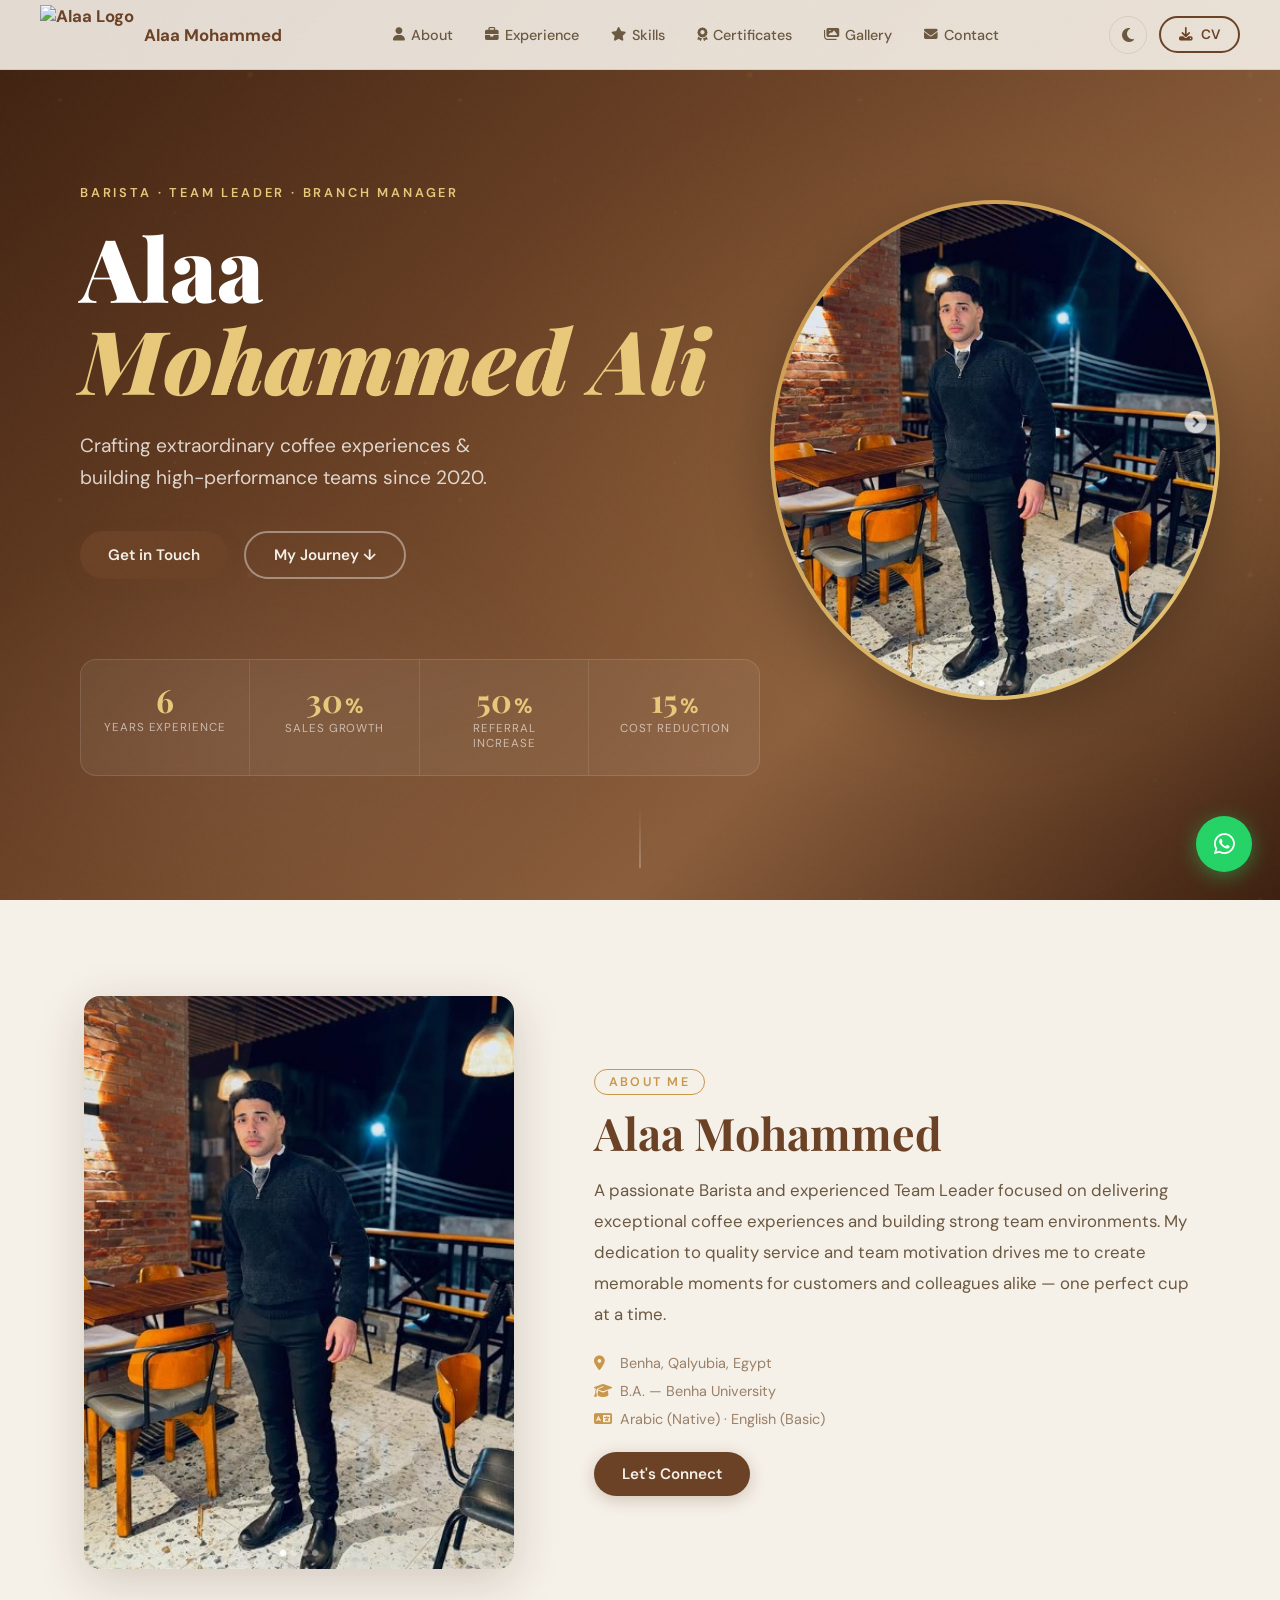
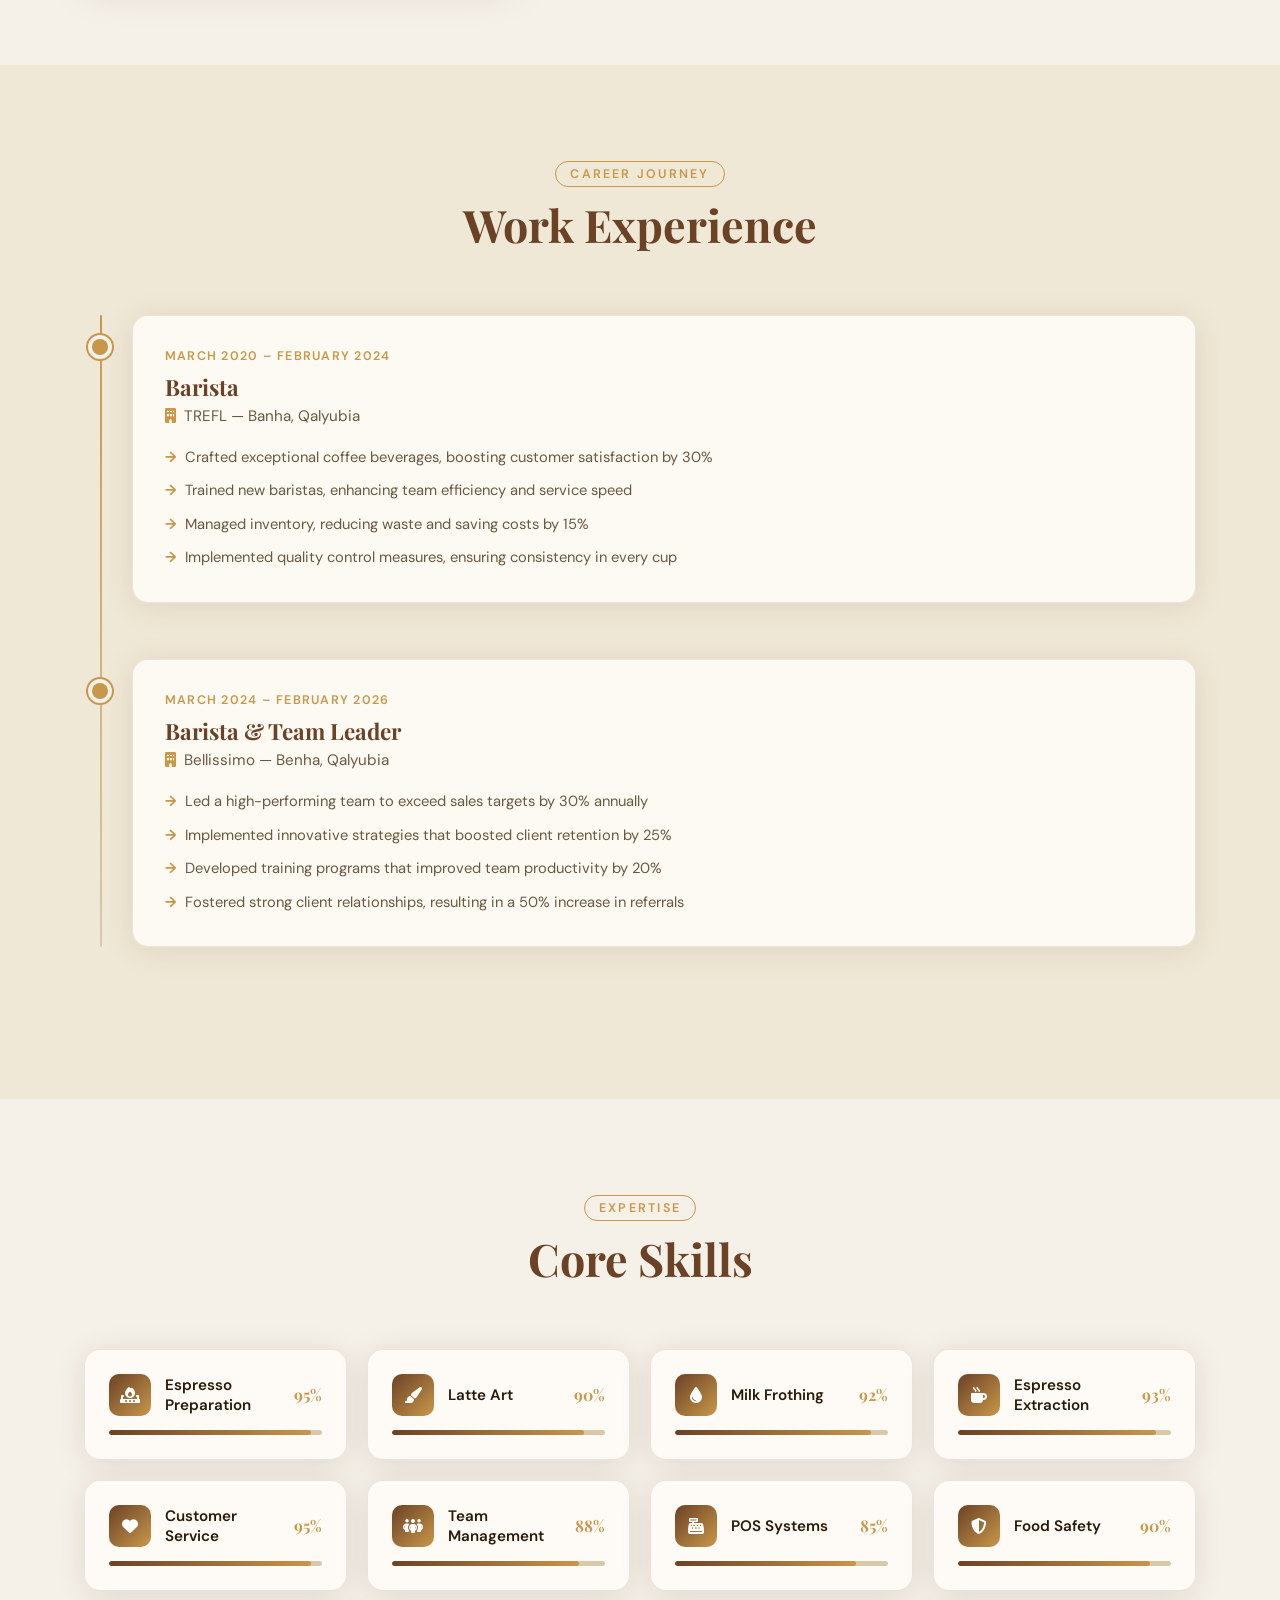
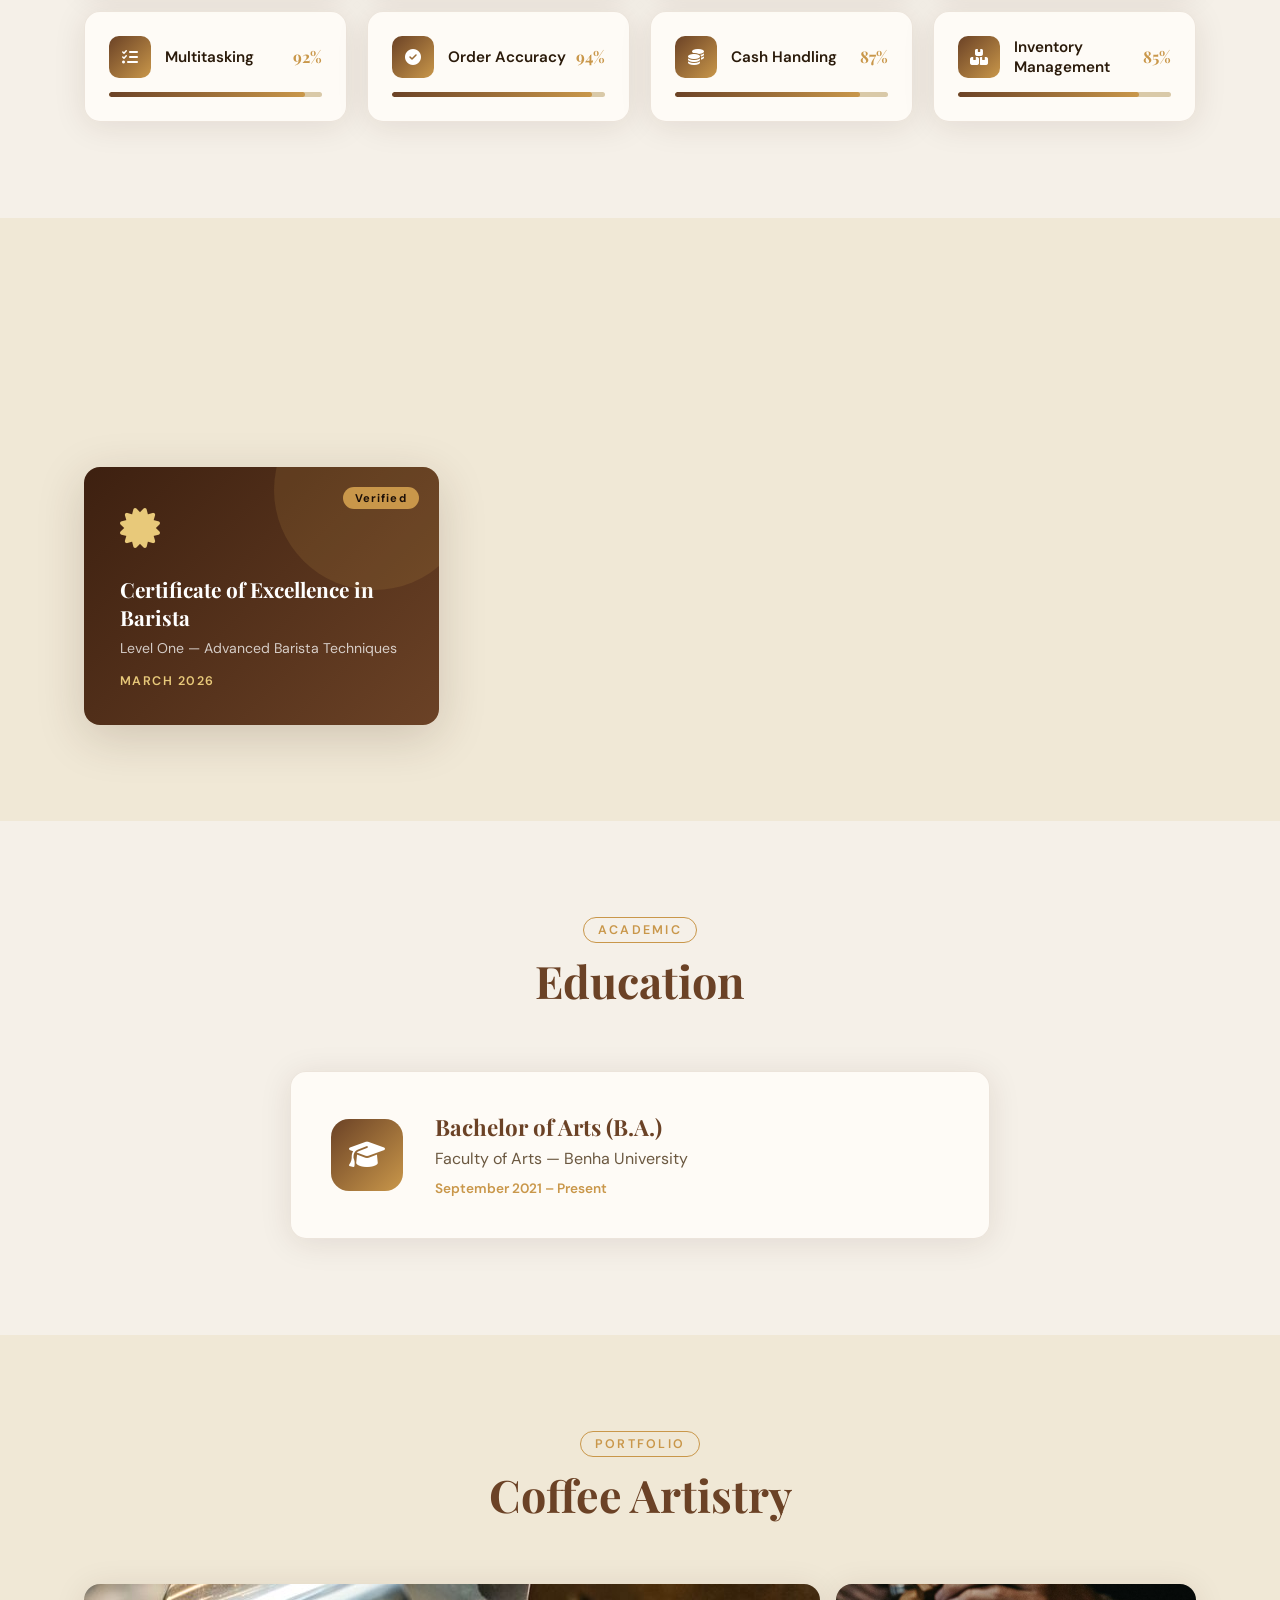
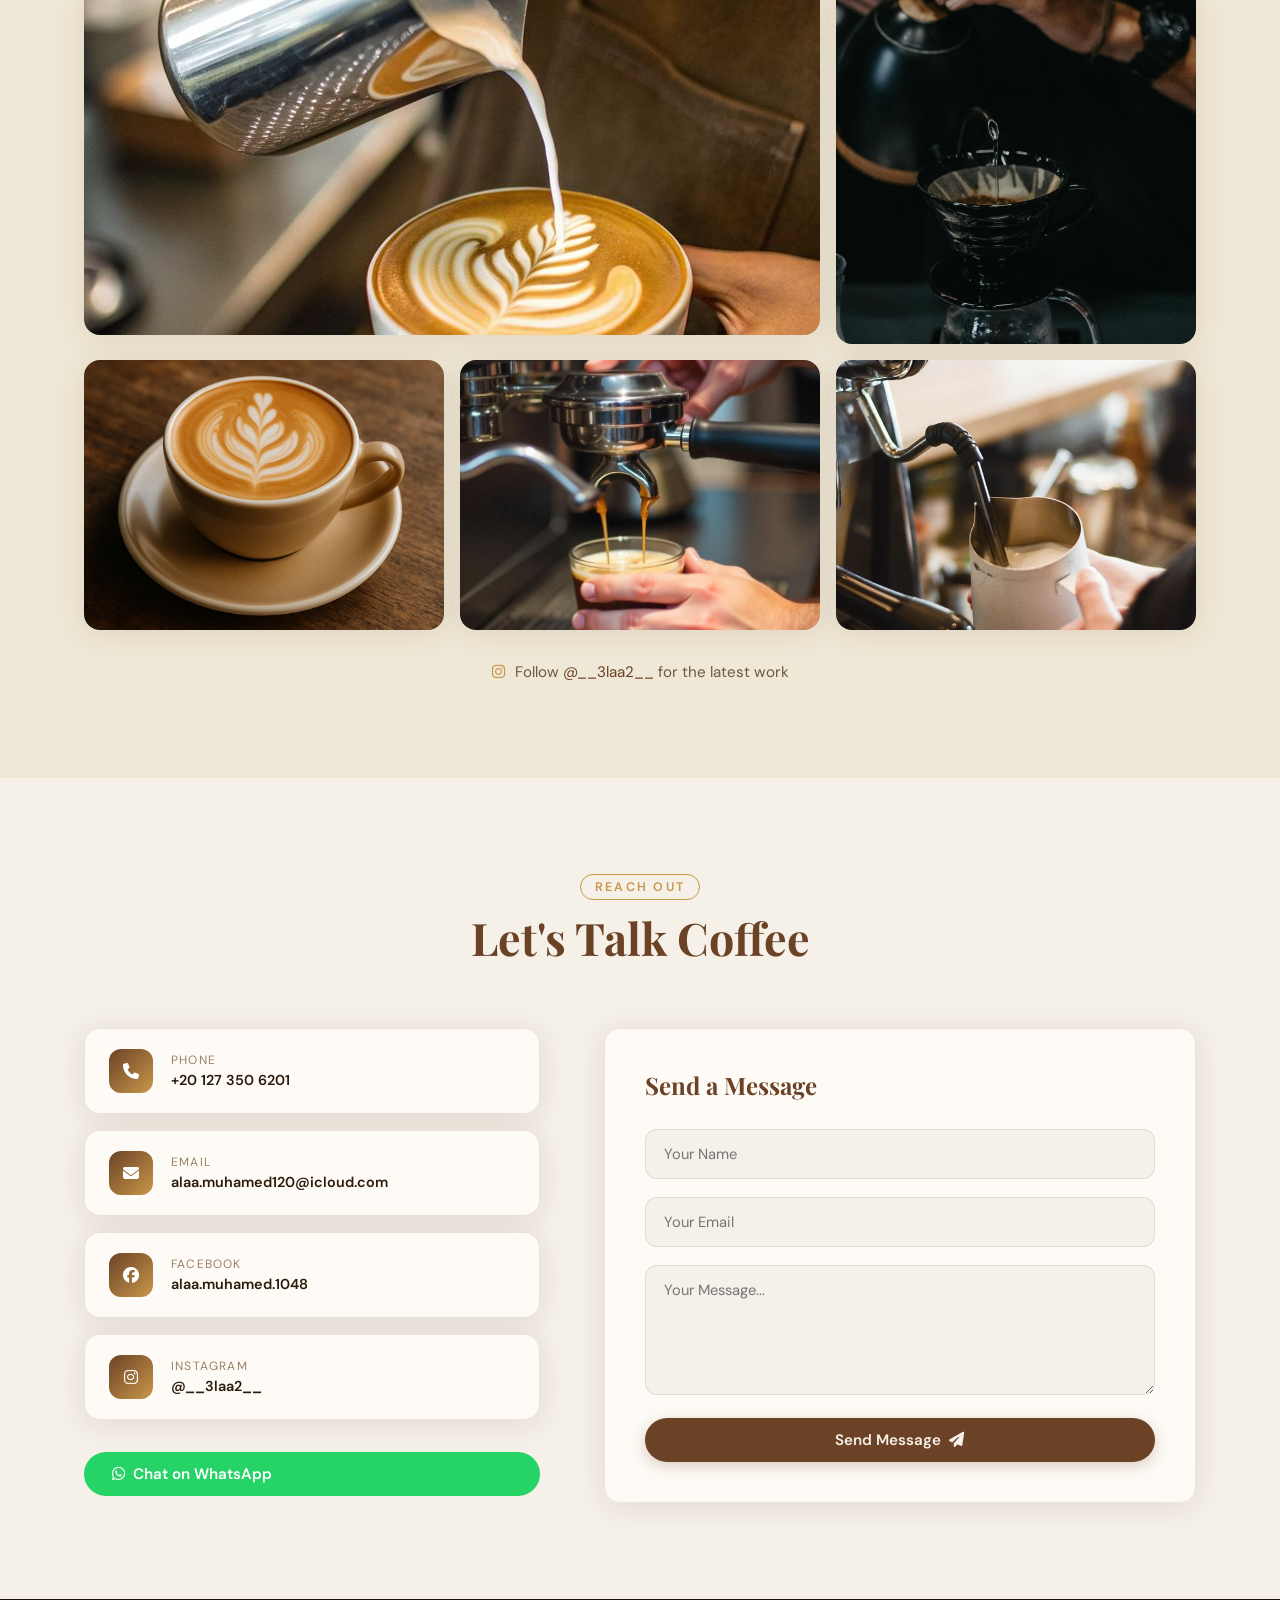
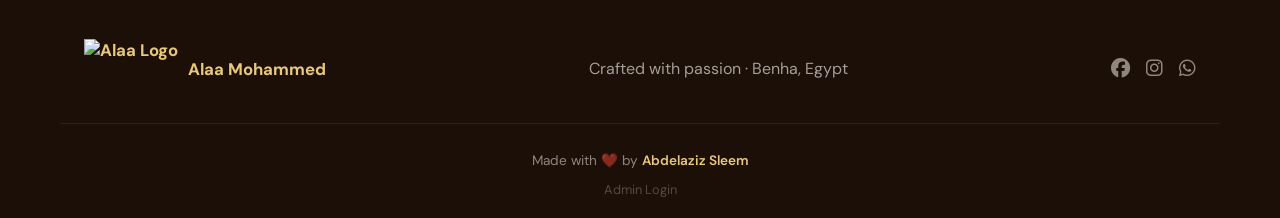
==== index.html @ 1fdcb31a "first commit" ====
<!DOCTYPE html>
<html lang="en" data-theme="light">

<head>
  <meta charset="UTF-8" />
  <meta name="viewport" content="width=device-width, initial-scale=1.0" />
  <title>Alaa Mohammed — Barista & Branch Manager</title>

  <!-- Meta Tags -->
  <meta name="description" content="Alaa Mohammed - Professional Barista & Branch Manager with 6 years of experience. Crafting extraordinary coffee experiences and building high-performance teams since 2020." />
  <meta name="keywords" content="Barista, Branch Manager, Coffee, Cafe, Latte Art, Espresso, Team Leader, Egypt, Benha" />
  <meta name="author" content="Alaa Mohammed" />
  <meta name="robots" content="index, follow" />
  <meta name="language" content="English" />

  <!-- Open Graph / Facebook -->
  <meta property="og:type" content="website" />
  <meta property="og:url" content="https://alaa-coffee-portfolio.netlify.app/" />
  <meta property="og:title" content="Alaa Mohammed — Barista & Branch Manager" />
  <meta property="og:description" content="Professional Barista & Branch Manager with 6 years of experience. Crafting extraordinary coffee experiences." />
  <meta property="og:image" content="https://alaa-coffee-portfolio.netlify.app/profile.jpg" />
  <meta property="og:image:width" content="1200" />
  <meta property="og:image:height" content="630" />
  <meta property="og:locale" content="en_US" />

  <!-- Twitter -->
  <meta property="twitter:card" content="summary_large_image" />
  <meta property="twitter:url" content="https://alaa-coffee-portfolio.netlify.app/" />
  <meta property="twitter:title" content="Alaa Mohammed — Barista & Branch Manager" />
  <meta property="twitter:description" content="Professional Barista & Branch Manager with 6 years of experience. Crafting extraordinary coffee experiences." />
  <meta property="twitter:image" content="https://alaa-coffee-portfolio.netlify.app/profile.jpg" />

  <!-- Favicons -->
  <link rel="apple-touch-icon" sizes="180x180" href="favicon_io/apple-touch-icon.png" />
  <link rel="icon" type="image/png" sizes="32x32" href="favicon_io/favicon-32x32.png" />
  <link rel="icon" type="image/png" sizes="16x16" href="favicon_io/favicon-16x16.png" />
  <link rel="manifest" href="favicon_io/site.webmanifest" />
  <link rel="shortcut icon" href="favicon_io/favicon.ico" />
  <meta name="theme-color" content="#6b4226" />
  <meta name="msapplication-TileColor" content="#6b4226" />

  <link rel="preconnect" href="https://fonts.googleapis.com" />
  <link href="https://fonts.googleapis.com/css2?family=Playfair+Display:ital,wght@0,400;0,700;0,900;1,400&family=DM+Sans:wght@300;400;500;600&display=swap" rel="stylesheet" />
  <link rel="stylesheet" href="https://cdnjs.cloudflare.com/ajax/libs/font-awesome/6.5.0/css/all.min.css" />
  <link rel="stylesheet" href="style.css" />
</head>

<body>

  <!-- NAV -->
  <nav class="nav" id="nav">
    <div class="nav-brand">
      <img src="logo.png" alt="Alaa Logo" class="nav-logo-img logo-light" />
      <img src="Logo-Dark.png" alt="Alaa Logo" class="nav-logo-img logo-dark" />
      <span class="nav-name">Alaa Mohammed</span>
    </div>
    <ul class="nav-links" id="navLinks">
      <li><a href="#about"><i class="fa-solid fa-user"></i> About</a></li>
      <li><a href="#experience"><i class="fa-solid fa-briefcase"></i> Experience</a></li>
      <li><a href="#skills"><i class="fa-solid fa-star"></i> Skills</a></li>
      <li><a href="#certificates"><i class="fa-solid fa-award"></i> Certificates</a></li>
      <li><a href="#gallery"><i class="fa-solid fa-images"></i> Gallery</a></li>
      <li><a href="#contact"><i class="fa-solid fa-envelope"></i> Contact</a></li>
    </ul>
    <div class="nav-actions">
      <button class="theme-toggle" id="themeToggle" title="Toggle dark mode">
        <i class="fa-solid fa-moon" id="themeIcon"></i>
      </button>
      <a href="alaa.pdf" download class="btn btn-outline btn-sm">
        <i class="fa-solid fa-download"></i> CV
      </a>
      <button class="hamburger" id="hamburger"><i class="fa-solid fa-bars"></i></button>
    </div>
  </nav>

  <!-- HERO -->
  <section class="hero" id="hero">
    <div class="hero-bg">
      <div class="hero-beans"></div>
    </div>
    
    <!-- Coffee Cup Animation -->
    <div class="hero-profile-circle">
      <img src="profile.jpg" alt="Alaa Mohammed" class="hero-profile-image" />
    </div>
    
    <div class="hero-content">
      <p class="hero-eyebrow reveal">Barista · Team Leader · Branch Manager</p>
      <h1 class="hero-name reveal">Alaa<br /><em>Mohammed Ali</em></h1>
      <p class="hero-tagline reveal">Crafting extraordinary coffee experiences &<br />building high-performance teams
        since 2020.</p>
      <div class="hero-actions reveal">
        <a href="#contact" class="btn btn-primary">Get in Touch</a>
        <a href="#experience" class="btn btn-ghost">My Journey ↓</a>
      </div>
    </div>
    <div class="hero-stats reveal">
      <div class="stat">
        <span class="stat-value"><span class="stat-num" data-target="6">0</span></span>
        <span class="stat-label">Years Experience</span>
      </div>
      <div class="stat">
        <span class="stat-value"><span class="stat-num" data-target="30">0</span><span class="stat-suffix">%</span></span>
        <span class="stat-label">Sales Growth</span>
      </div>
      <div class="stat">
        <span class="stat-value"><span class="stat-num" data-target="50">0</span><span class="stat-suffix">%</span></span>
        <span class="stat-label">Referral Increase</span>
      </div>
      <div class="stat">
        <span class="stat-value"><span class="stat-num" data-target="15">0</span><span class="stat-suffix">%</span></span>
        <span class="stat-label">Cost Reduction</span>
      </div>
    </div>
    <div class="hero-scroll">
      <span></span>
    </div>
  </section>

  <!-- ABOUT -->
  <section class="section about" id="about">
    <div class="container">
      <div class="about-grid">
        <div class="about-img-wrap reveal">
          <div class="about-img-frame">
            <img src="profile.jpg" alt="Alaa Mohammed" style="width:100%;height:100%;object-fit:cover;" />
        </div>
        </div>
        <div class="about-text reveal">
          <span class="section-label">About Me</span>
          <h2 class="section-title" id="aboutName">Alaa Mohammed</h2>
          <p class="about-bio" id="aboutBio">A passionate Barista and experienced Team Leader focused on delivering
            exceptional coffee experiences and building strong team environments. My dedication to quality service and
            team motivation drives me to create memorable moments for customers and colleagues alike — one perfect cup
            at a time.</p>
          <div class="about-meta">
            <div class="meta-item"><i class="fa-solid fa-location-dot"></i> Benha, Qalyubia, Egypt</div>
            <div class="meta-item"><i class="fa-solid fa-graduation-cap"></i> B.A. — Benha University</div>
            <div class="meta-item"><i class="fa-solid fa-language"></i> Arabic (Native) · English (Basic)</div>
          </div>
          <a href="#contact" class="btn btn-primary mt-4">Let's Connect</a>
        </div>
      </div>
    </div>
  </section>

  <!-- EXPERIENCE -->
  <section class="section experience" id="experience">
    <div class="container">
      <div class="section-header reveal">
        <span class="section-label">Career Journey</span>
        <h2 class="section-title">Work Experience</h2>
      </div>
      <div class="timeline" id="experienceTimeline">
        <!-- Injected by JS -->
      </div>
    </div>
  </section>

  <!-- SKILLS -->
  <section class="section skills" id="skills">
    <div class="container">
      <div class="section-header reveal">
        <span class="section-label">Expertise</span>
        <h2 class="section-title">Core Skills</h2>
      </div>
      <div class="skills-grid" id="skillsGrid">
        <!-- Injected by JS -->
      </div>
    </div>
  </section>

  <!-- CERTIFICATES -->
  <section class="section certificates" id="certificates">
    <div class="container">
      <div class="section-header reveal">
        <span class="section-label">Achievements</span>
        <h2 class="section-title">Certificates</h2>
      </div>
      <div class="cert-grid" id="certGrid">
        <!-- Injected by JS -->
      </div>
    </div>
  </section>

  <!-- EDUCATION -->
  <section class="section education" id="education">
    <div class="container">
      <div class="section-header reveal">
        <span class="section-label">Academic</span>
        <h2 class="section-title">Education</h2>
      </div>
      <div class="edu-card reveal">
        <div class="edu-icon"><i class="fa-solid fa-graduation-cap"></i></div>
        <div class="edu-info">
          <h3>Bachelor of Arts (B.A.)</h3>
          <p>Faculty of Arts — Benha University</p>
          <span>September 2021 – Present</span>
        </div>
      </div>
    </div>
  </section>

  <!-- GALLERY -->
  <section class="section gallery" id="gallery">
    <div class="container">
      <div class="section-header reveal">
        <span class="section-label">Portfolio</span>
        <h2 class="section-title">Coffee Artistry</h2>
      </div>
      <div class="gallery-grid reveal">
        <div class="gallery-item gi-wide" onclick="openLightbox('Images/Latte Art.jpg', 'Latte Art')">
          <img src="Images/Latte Art.jpg" alt="Latte Art" class="gallery-img" loading="lazy" />
          <div class="gallery-overlay">
            <i class="fa-solid fa-magnifying-glass-plus"></i>
            <span>Latte Art</span>
          </div>
        </div>
        <div class="gallery-item gi-tall" onclick="openLightbox('Images/Specialty Brew.jpg', 'Specialty Brew')">
          <img src="Images/Specialty Brew.jpg" alt="Specialty Brew" class="gallery-img" loading="lazy" />
          <div class="gallery-overlay">
            <i class="fa-solid fa-magnifying-glass-plus"></i>
            <span>Specialty Brew</span>
          </div>
        </div>
        <div class="gallery-item" onclick="openLightbox('Images/Cappuccino.jpg', 'Cappuccino')">
          <img src="Images/Cappuccino.jpg" alt="Cappuccino" class="gallery-img" loading="lazy" />
          <div class="gallery-overlay">
            <i class="fa-solid fa-magnifying-glass-plus"></i>
            <span>Cappuccino</span>
          </div>
        </div>
        <div class="gallery-item " onclick="openLightbox('Images/Espresso Pull.jpg', 'Espresso Pull')">
          <img src="Images/Espresso Pull.jpg" alt="Espresso Pull" class="gallery-img" loading="lazy" />
          <div class="gallery-overlay">
            <i class="fa-solid fa-magnifying-glass-plus"></i>
            <span>Espresso Pull</span>
          </div>
        </div>
        <div class="gallery-item" onclick="openLightbox('Images/Milk Frothing.jpg', 'Milk Frothing')">
          <img src="Images/Milk Frothing.jpg" alt="Milk Frothing" class="gallery-img" loading="lazy" />
          <div class="gallery-overlay">
            <i class="fa-solid fa-magnifying-glass-plus"></i>
            <span>Milk Frothing</span>
          </div>
        </div>
      </div>

      <!-- Lightbox -->
      <div id="lightbox" class="lightbox" onclick="closeLightbox()">
        <button class="lightbox-close" onclick="closeLightbox()">
          <i class="fa-solid fa-xmark"></i>
        </button>
        <img id="lightbox-img" src="" alt="" />
        <span id="lightbox-caption"></span>
      </div>
      <p class="gallery-note reveal"><i class="fa-brands fa-instagram"></i> Follow <a
          href="https://www.instagram.com/__3laa2__" target="_blank">@__3laa2__</a> for the latest work</p>
    </div>
  </section>

  <!-- CONTACT -->
  <section class="section contact" id="contact">
    <div class="container">
      <div class="section-header reveal">
        <span class="section-label">Reach Out</span>
        <h2 class="section-title">Let's Talk Coffee</h2>
      </div>
      <div class="contact-grid">
        <div class="contact-info reveal">
          <div class="contact-card" id="contactPhone">
            <div class="cc-icon"><i class="fa-solid fa-phone"></i></div>
            <div class="cc-text">
              <span>Phone</span>
              <a href="tel:+201273506201">+20 127 350 6201</a>
            </div>
          </div>
          <div class="contact-card" id="contactEmail">
            <div class="cc-icon"><i class="fa-solid fa-envelope"></i></div>
            <div class="cc-text">
              <span>Email</span>
              <a href="mailto:alaa.muhamed120@icloud.com">alaa.muhamed120@icloud.com</a>
            </div>
          </div>
          <div class="contact-card">
            <div class="cc-icon"><i class="fa-brands fa-facebook"></i></div>
            <div class="cc-text">
              <span>Facebook</span>
              <a href="https://facebook.com/alaa.muhamed.1048" target="_blank">alaa.muhamed.1048</a>
            </div>
          </div>
          <div class="contact-card">
            <div class="cc-icon"><i class="fa-brands fa-instagram"></i></div>
            <div class="cc-text">
              <span>Instagram</span>
              <a href="https://www.instagram.com/__3laa2__" target="_blank">@__3laa2__</a>
            </div>
          </div>
          <a href="https://wa.me/201273506201" target="_blank" class="btn btn-whatsapp">
            <i class="fa-brands fa-whatsapp"></i> Chat on WhatsApp
          </a>
        </div>
        <div class="contact-form-wrap reveal">
          <form class="contact-form" id="contactForm">
            <h3>Send a Message</h3>
            <div class="form-group">
              <input type="text" placeholder="Your Name" required />
            </div>
            <div class="form-group">
              <input type="email" placeholder="Your Email" required />
            </div>
            <div class="form-group">
              <textarea rows="5" placeholder="Your Message..." required></textarea>
            </div>
            <button type="submit" class="btn btn-primary w-full">Send Message <i
                class="fa-solid fa-paper-plane"></i></button>
          </form>
        </div>
      </div>
    </div>
  </section>

  <!-- FOOTER -->
  <footer class="footer">
    <div class="container footer-inner">
      <div class="footer-brand">
        <img src="logo.png" alt="Alaa Logo" class="nav-logo-img logo-light" />
        <img src="Logo-Dark.png" alt="Alaa Logo" class="nav-logo-img logo-dark" />
        <span>Alaa Mohammed</span>
      </div>
      <p>Crafted with passion · Benha, Egypt</p>
      <div class="footer-links">
        <a href="https://facebook.com/alaa.muhamed.1048" target="_blank"><i class="fa-brands fa-facebook"></i></a>
        <a href="https://www.instagram.com/__3laa2__" target="_blank"><i class="fa-brands fa-instagram"></i></a>
        <a href="https://wa.me/201273506201" target="_blank"><i class="fa-brands fa-whatsapp"></i></a>
      </div>
    </div>
    <div class="footer-credit">
      Made with ❤️ by <a href="https://abdelaziz-sleem.vercel.app/" target="_blank">Abdelaziz Sleem</a>
    </div>
    <div class="footer-admin">
      <a href="admin.html">Admin Login</a>
    </div>
  </footer>

  <!-- WHATSAPP FLOAT -->
  <a href="https://wa.me/201273506201" class="whatsapp-float" target="_blank" title="Chat on WhatsApp">
    <i class="fa-brands fa-whatsapp"></i>
  </a>

  <script src="data.js"></script>
  <script src="script.js"></script>
</body>

</html>
---- style.css ----
/* ============================================================
   ALAA PORTFOLIO — style.css
   Coffee-Luxury Theme: warm browns, cream, gold accents
   ============================================================ */

/* ---------- FONTS & RESET ---------- */
@import url('https://fonts.googleapis.com/css2?family=Playfair+Display:ital,wght@0,400;0,700;0,900;1,400&family=DM+Sans:wght@300;400;500;600&display=swap');

*, *::before, *::after { box-sizing: border-box; margin: 0; padding: 0; }
html { scroll-behavior: smooth; font-size: 16px; }

/* ---------- DESIGN TOKENS ---------- */
:root {
  --cream:    #f5f0e8;
  --cream2:   #ede5d4;
  --beige:    #d9c9a8;
  --brown-lt: #a07850;
  --brown:    #6b4226;
  --brown-dk: #3d2010;
  --espresso: #1c0f07;
  --gold:     #c9974a;
  --gold-lt:  #e8c97a;
  --white:    #fffdf8;
  --text:     #2a1a0a;
  --text-2:   #6b5840;
  --text-3:   #9a8068;
  --card-bg:  rgba(255,253,248,0.85);
  --nav-bg:   rgba(245,240,232,0.9);
  --section-alt: #f0e8d6;
  --border:   rgba(107,66,38,0.12);
  --shadow:   0 4px 32px rgba(61,32,16,0.10);
  --shadow-lg:0 12px 48px rgba(61,32,16,0.18);
  --radius:   16px;
  --transition: 0.35s cubic-bezier(0.4,0,0.2,1);
}

[data-theme="dark"] {
  --cream:    #1a0f08;
  --cream2:   #221408;
  --beige:    #2e1e10;
  --brown-lt: #c9974a;
  --brown:    #e8c97a;
  --brown-dk: #f5e0b0;
  --espresso: #fffdf8;
  --gold:     #e8c97a;
  --gold-lt:  #f5e8b0;
  --white:    #1a0f08;
  --text:     #f5e8d8;
  --text-2:   #c9b090;
  --text-3:   #9a8068;
  --card-bg:  rgba(30,16,8,0.9);
  --nav-bg:   rgba(26,15,8,0.95);
  --section-alt: #130a04;
  --border:   rgba(201,151,74,0.15);
  --shadow:   0 4px 32px rgba(0,0,0,0.4);
  --shadow-lg:0 12px 48px rgba(0,0,0,0.5);
}

body {
  font-family: 'DM Sans', sans-serif;
  background: var(--cream);
  color: var(--text);
  overflow-x: hidden;
  transition: background var(--transition), color var(--transition);
}

/* Grain texture overlay */
body::before {
  content: '';
  position: fixed;
  inset: 0;
  background-image: url("data:image/svg+xml,%3Csvg viewBox='0 0 256 256' xmlns='http://www.w3.org/2000/svg'%3E%3Cfilter id='noise'%3E%3CfeTurbulence type='fractalNoise' baseFrequency='0.9' numOctaves='4' stitchTiles='stitch'/%3E%3C/filter%3E%3Crect width='100%25' height='100%25' filter='url(%23noise)' opacity='0.035'/%3E%3C/svg%3E");
  pointer-events: none;
  z-index: 1000;
  opacity: 0.4;
}

a { color: var(--brown); text-decoration: none; transition: color var(--transition); }
a:hover { color: var(--gold); }
img { max-width: 100%; display: block; }

/* ---------- UTILITIES ---------- */
.container { max-width: 1160px; margin: 0 auto; padding: 0 24px; }
.section { padding: 96px 0; }
.section:nth-child(even) { background: var(--section-alt); }
.section-header { text-align: center; margin-bottom: 64px; }
.section-label {
  display: inline-block;
  font-size: 0.78rem;
  font-weight: 600;
  letter-spacing: 0.18em;
  text-transform: uppercase;
  color: var(--gold);
  margin-bottom: 12px;
  border: 1px solid var(--gold);
  padding: 4px 14px;
  border-radius: 100px;
}
.section-title {
  font-family: 'Playfair Display', serif;
  font-size: clamp(2rem, 4vw, 2.8rem);
  font-weight: 700;
  color: var(--brown);
  line-height: 1.15;
}
.section-title em { font-style: italic; color: var(--gold); }
.mt-4 { margin-top: 1.5rem; }

/* BUTTONS */
.btn {
  display: inline-flex;
  align-items: center;
  gap: 8px;
  padding: 12px 28px;
  border-radius: 100px;
  font-family: 'DM Sans', sans-serif;
  font-size: 0.95rem;
  font-weight: 600;
  cursor: pointer;
  border: none;
  transition: all var(--transition);
  text-decoration: none;
}
.btn-primary {
  background: var(--brown);
  color: var(--cream);
  box-shadow: 0 4px 16px rgba(107,66,38,0.25);
}
.btn-primary:hover { background: var(--gold); color: var(--espresso); box-shadow: 0 8px 24px rgba(201,151,74,0.35); transform: translateY(-2px); color: var(--espresso); }
.btn-outline { border: 2px solid var(--brown); color: var(--brown); background: transparent; }
.btn-outline:hover { background: var(--brown); color: var(--cream); }
.btn-ghost { background: transparent; color: var(--cream); border: 2px solid rgba(255,255,255,0.4); }
.btn-ghost:hover { background: rgba(255,255,255,0.15); color: #fff; }
[data-theme="dark"] .btn-ghost { color: #fff; border-color: rgba(255,255,255,0.5); }
[data-theme="dark"] .btn-ghost:hover { background: rgba(255,255,255,0.2); }
.btn-sm { padding: 8px 18px; font-size: 0.85rem; }
.btn-whatsapp { background: #25D366; color: #fff; margin-top: 16px; }
.btn-whatsapp:hover { background: #1ebe5d; color: #fff; transform: translateY(-2px); }
.w-full { width: 100%; justify-content: center; }

/* ---------- NAV ---------- */
.nav {
  position: fixed;
  top: 0; left: 0; right: 0;
  z-index: 999;
  display: flex;
  align-items: center;
  justify-content: space-between;
  padding: 0 40px;
  height: 70px;
  background: var(--nav-bg);
  backdrop-filter: blur(16px);
  border-bottom: 1px solid var(--border);
  transition: all var(--transition);
}
.nav.scrolled { box-shadow: var(--shadow); }
.nav-brand { display: flex; align-items: center; gap: 10px; font-weight: 700; font-size: 1.05rem; color: var(--brown); }
.nav-logo-img { height: 60px; width: auto; display: block; }
.logo-dark { display: none; }
[data-theme="dark"] .logo-light { display: none; }
[data-theme="dark"] .logo-dark { display: block; }
.nav-links { display: flex; list-style: none; gap: 32px; }
.nav-links a { font-size: 0.9rem; font-weight: 500; color: var(--text-2); transition: color var(--transition); display: flex; align-items: center; gap: 6px; }
.nav-links a:hover { color: var(--gold); }
.nav-links a i { font-size: 0.85rem; }
.nav-actions { display: flex; align-items: center; gap: 12px; }
.theme-toggle {
  background: none;
  border: 1px solid var(--border);
  color: var(--text-2);
  cursor: pointer;
  width: 38px; height: 38px;
  border-radius: 50%;
  display: flex; align-items: center; justify-content: center;
  font-size: 1rem;
  transition: all var(--transition);
}
.theme-toggle:hover { border-color: var(--gold); color: var(--gold); }
.hamburger { display: none; background: none; border: none; cursor: pointer; font-size: 1.3rem; color: var(--brown); }

/* ---------- HERO ---------- */
.hero {
  min-height: 100vh;
  position: relative;
  display: flex;
  flex-direction: column;
  justify-content: center;
  align-items: flex-start;
  padding: 120px 80px 60px;
  background: linear-gradient(135deg, var(--brown-dk) 0%, var(--brown) 40%, #8b5e3c 70%, var(--brown-dk) 100%);
  overflow: hidden;
}
[data-theme="dark"] .hero {
  background: linear-gradient(135deg, #1a0d05 0%, #2a1508 40%, #3d1f0a 70%, #1a0d05 100%);
}
.hero-bg {
  position: absolute;
  inset: 0;
  background: 
    radial-gradient(ellipse 70% 60% at 80% 50%, rgba(201,151,74,0.15) 0%, transparent 70%),
    radial-gradient(ellipse 40% 40% at 20% 80%, rgba(255,253,248,0.05) 0%, transparent 60%);
}
.hero-beans {
  position: absolute;
  inset: 0;
  background-image: 
    radial-gradient(circle 3px at 15% 25%, rgba(255,255,255,0.06) 0%, transparent 100%),
    radial-gradient(circle 2px at 85% 60%, rgba(255,255,255,0.04) 0%, transparent 100%),
    radial-gradient(circle 4px at 50% 15%, rgba(201,151,74,0.12) 0%, transparent 100%),
    radial-gradient(circle 2px at 70% 85%, rgba(255,255,255,0.05) 0%, transparent 100%);
  background-size: 400px 400px, 300px 300px, 500px 500px, 250px 250px;
  animation: drift 20s ease-in-out infinite alternate;
}
@keyframes drift { from { transform: translate(0,0); } to { transform: translate(-20px, -15px); } }

.hero-content { position: relative; z-index: 2; max-width: 680px; }
.hero-eyebrow {
  font-size: 0.8rem;
  letter-spacing: 0.22em;
  text-transform: uppercase;
  color: var(--gold-lt);
  font-weight: 600;
  margin-bottom: 20px;
}
.hero-name {
  font-family: 'Playfair Display', serif;
  font-size: clamp(3rem, 7vw, 5.5rem);
  font-weight: 900;
  color: #fff;
  line-height: 1.05;
  margin-bottom: 24px;
}
.hero-name em { font-style: italic; color: var(--gold-lt); }
.hero-tagline {
  font-size: clamp(1rem, 2vw, 1.2rem);
  color: rgba(255,253,248,0.8);
  line-height: 1.7;
  margin-bottom: 36px;
}
.hero-actions { display: flex; gap: 16px; flex-wrap: wrap; }
.hero-stats {
  position: relative;
  z-index: 2;
  display: grid;
  grid-template-columns: repeat(4, 1fr);
  gap: 1px;
  margin-top: 80px;
  width: 100%;
  max-width: 680px;
  border: 1px solid rgba(255,255,255,0.12);
  border-radius: var(--radius);
  overflow: hidden;
  background: rgba(255,255,255,0.06);
  backdrop-filter: blur(8px);
}
.stat {
  padding: 24px 20px;
  text-align: center;
  border-right: 1px solid rgba(255,255,255,0.1);
  display: flex;
  flex-direction: column;
  gap: 4px;
}
.stat:last-child { border-right: none; }
.stat-num {
  font-family: 'Playfair Display', serif;
  font-size: 2rem;
  font-weight: 700;
  color: var(--gold-lt);
  line-height: 1;
}
.stat-value {
  display: flex;
  align-items: baseline;
  justify-content: center;
  gap: 2px;
  line-height: 1;
}
.stat-suffix { font-size: 1.3rem; color: var(--gold-lt); font-weight: 700; }
.stat-label { font-size: 0.72rem; color: rgba(255,253,248,0.6); text-transform: uppercase; letter-spacing: 0.08em; }
.hero-scroll {
  position: absolute;
  bottom: 32px; left: 50%;
  transform: translateX(-50%);
  z-index: 2;
}
.hero-scroll span {
  display: block;
  width: 1px; height: 60px;
  background: linear-gradient(to bottom, rgba(255,255,255,0), rgba(255,255,255,0.5));
  animation: scrollLine 2s ease-in-out infinite;
}
@keyframes scrollLine { 0%,100%{opacity:0;transform:scaleY(0) translateY(-100%)} 50%{opacity:1;transform:scaleY(1) translateY(0)} }

/* Hero Profile Circle */
.hero-profile-circle {
  position: absolute;
  right: 60px;
  top: 50%;
  transform: translateY(-50%);
  z-index: 3;
  width: 450px;
  height: 500px;
  border-radius: 50%;
  overflow: hidden;
  background: linear-gradient(135deg, var(--gold), var(--gold-lt));
  padding: 4px;
  box-shadow: 0 20px 60px rgba(0,0,0,0.3);
  animation: profileFloat 4s ease-in-out infinite;
}
.hero-profile-image {
  width: 100%;
  height: 100%;
  object-fit: cover;
  border-radius: 50%;
  display: block;
}
@keyframes profileFloat {
  0%, 100% { transform: translateY(-50%) translateX(0); }
  50% { transform: translateY(-60%) translateX(-5px); }
}

/* ---------- ABOUT ---------- */
.about-grid { display: grid; grid-template-columns: 1fr 1.4fr; gap: 80px; align-items: center; }
.about-img-wrap { position: relative; }
.about-img-frame {
  aspect-ratio: 3/4;
  border-radius: var(--radius);
  background: linear-gradient(145deg, var(--beige), var(--cream2));
  display: flex; align-items: center; justify-content: center;
  position: relative;
  overflow: hidden;
  box-shadow: var(--shadow-lg);
}
.about-img-frame::before {
  content: '';
  position: absolute;
  top: -40%; left: -40%;
  width: 80%; height: 80%;
  background: radial-gradient(circle, rgba(201,151,74,0.15), transparent);
  border-radius: 50%;
}
.about-img-placeholder {
  font-size: 5rem;
  color: var(--brown-lt);
  opacity: 0.4;
  z-index: 1;
}
.about-badge {
  position: absolute;
  bottom: 24px; right: -20px;
  background: var(--brown);
  color: #fff;
  padding: 12px 20px;
  border-radius: 12px;
  font-size: 0.8rem;
  font-weight: 600;
  display: flex; align-items: center; gap: 8px;
  box-shadow: var(--shadow-lg);
  z-index: 2;
}
.about-bio { font-size: 1.05rem; color: var(--text-2); line-height: 1.85; margin: 16px 0 24px; }
.about-meta { display: flex; flex-direction: column; gap: 10px; }
.meta-item { display: flex; align-items: center; gap: 10px; font-size: 0.9rem; color: var(--text-3); }
.meta-item i { color: var(--gold); width: 16px; }

/* ---------- EXPERIENCE / TIMELINE ---------- */
.timeline { position: relative; padding-left: 48px; }
.timeline::before {
  content: '';
  position: absolute;
  left: 16px; top: 0; bottom: 0;
  width: 2px;
  background: linear-gradient(to bottom, var(--gold), var(--beige));
  border-radius: 2px;
}
.timeline-item {
  position: relative;
  margin-bottom: 56px;
}
.timeline-item::before {
  content: '';
  position: absolute;
  left: -40px; top: 24px;
  width: 16px; height: 16px;
  border-radius: 50%;
  background: var(--gold);
  box-shadow: 0 0 0 4px var(--cream), 0 0 0 6px var(--gold);
  transition: transform var(--transition);
}
.timeline-item:hover::before { transform: scale(1.3); }
.timeline-card {
  background: var(--card-bg);
  border: 1px solid var(--border);
  border-radius: var(--radius);
  padding: 32px;
  box-shadow: var(--shadow);
  transition: transform var(--transition), box-shadow var(--transition);
}
.timeline-card:hover { transform: translateX(6px); box-shadow: var(--shadow-lg); }
.timeline-period {
  font-size: 0.78rem;
  color: var(--gold);
  font-weight: 600;
  letter-spacing: 0.1em;
  text-transform: uppercase;
  margin-bottom: 8px;
}
.timeline-title {
  font-family: 'Playfair Display', serif;
  font-size: 1.4rem;
  font-weight: 700;
  color: var(--brown);
  margin-bottom: 4px;
}
.timeline-company {
  font-size: 0.95rem;
  color: var(--text-2);
  margin-bottom: 20px;
  display: flex; align-items: center; gap: 8px;
}
.timeline-company i { color: var(--gold); }
.timeline-achievements { list-style: none; display: flex; flex-direction: column; gap: 10px; }
.timeline-achievements li {
  font-size: 0.92rem;
  color: var(--text-2);
  padding-left: 20px;
  position: relative;
  line-height: 1.6;
}
.timeline-achievements li::before {
  content: '→';
  position: absolute; left: 0;
  color: var(--gold);
  font-weight: 700;
}

/* ---------- SKILLS ---------- */
.skills-grid {
  display: grid;
  grid-template-columns: repeat(auto-fill, minmax(260px, 1fr));
  gap: 20px;
}
.skill-card {
  background: var(--card-bg);
  border: 1px solid var(--border);
  border-radius: var(--radius);
  padding: 24px;
  box-shadow: var(--shadow);
  transition: transform var(--transition), box-shadow var(--transition);
}
.skill-card:hover { transform: translateY(-4px); box-shadow: var(--shadow-lg); }
.skill-top { display: flex; align-items: center; justify-content: space-between; margin-bottom: 14px; }
.skill-icon-wrap {
  width: 42px; height: 42px;
  border-radius: 10px;
  background: linear-gradient(135deg, var(--brown), var(--gold));
  display: flex; align-items: center; justify-content: center;
  color: #fff;
  font-size: 1rem;
}
[data-theme="dark"] .skill-icon-wrap {
  background: linear-gradient(135deg, #3d2010, #6b4226);
}
.skill-name { font-weight: 600; font-size: 0.95rem; color: var(--text); flex: 1; margin-left: 14px; }
.skill-pct { font-family: 'Playfair Display', serif; font-weight: 700; font-size: 1rem; color: var(--gold); }
.skill-bar { height: 5px; background: var(--beige); border-radius: 4px; overflow: hidden; }
.skill-bar-fill {
  height: 100%;
  border-radius: 4px;
  background: linear-gradient(90deg, var(--brown), var(--gold));
  width: 0;
  transition: width 1.2s cubic-bezier(0.4,0,0.2,1);
}

/* ---------- CERTIFICATES ---------- */
.cert-grid { display: grid; grid-template-columns: repeat(auto-fill, minmax(300px, 1fr)); gap: 24px; }
.cert-card {
  background: linear-gradient(135deg, var(--brown-dk), var(--brown));
  border-radius: var(--radius);
  padding: 36px;
  color: #fff;
  position: relative;
  overflow: hidden;
  box-shadow: var(--shadow-lg);
  transition: transform var(--transition);
}
.cert-card:hover { transform: translateY(-6px) rotate(0.5deg); }
.cert-card::before {
  content: '';
  position: absolute;
  top: -30%; right: -10%;
  width: 200px; height: 200px;
  border-radius: 50%;
  background: rgba(201,151,74,0.15);
}
.cert-icon { font-size: 2.5rem; color: var(--gold-lt); margin-bottom: 20px; }
.cert-title { font-family: 'Playfair Display', serif; font-size: 1.3rem; font-weight: 700; margin-bottom: 8px; }
.cert-subtitle { font-size: 0.88rem; opacity: 0.75; margin-bottom: 16px; }
.cert-date { font-size: 0.78rem; font-weight: 600; letter-spacing: 0.12em; text-transform: uppercase; color: var(--gold-lt); }
.cert-ribbon {
  position: absolute;
  top: 20px; right: 20px;
  background: var(--gold);
  color: var(--espresso);
  font-size: 0.7rem;
  font-weight: 700;
  letter-spacing: 0.1em;
  padding: 4px 12px;
  border-radius: 100px;
}
[data-theme="dark"] .cert-card {
  background: linear-gradient(135deg, #2a1508, #3d2010);
  color: #fff;
}
[data-theme="dark"] .cert-subtitle {
  color: rgba(255,255,255,0.75);
}

/* ---------- EDUCATION ---------- */
.edu-card {
  background: var(--card-bg);
  border: 1px solid var(--border);
  border-radius: var(--radius);
  padding: 40px;
  display: flex;
  align-items: center;
  gap: 32px;
  box-shadow: var(--shadow);
  max-width: 700px;
  margin: 0 auto;
  transition: transform var(--transition);
}
.edu-card:hover { transform: translateY(-4px); }
.edu-icon {
  width: 72px; height: 72px;
  border-radius: 18px;
  background: linear-gradient(135deg, var(--brown), var(--gold));
  display: flex; align-items: center; justify-content: center;
  color: #fff;
  font-size: 1.8rem;
  flex-shrink: 0;
}
.edu-info h3 { font-family: 'Playfair Display', serif; font-size: 1.4rem; color: var(--brown); margin-bottom: 6px; }
.edu-info p { color: var(--text-2); margin-bottom: 8px; }
.edu-info span { font-size: 0.85rem; color: var(--gold); font-weight: 600; }

/* ---------- GALLERY ---------- */
.gallery-grid {
  display: grid;
  grid-template-columns: repeat(3, 1fr);
  grid-template-rows: auto;
  gap: 16px;
}
.gallery-item {
  border-radius: var(--radius);
  overflow: hidden;
  position: relative;
  cursor: pointer;
  aspect-ratio: 4/3;
  box-shadow: var(--shadow);
}
.gi-wide {
  grid-column: span 2;
  aspect-ratio: 21/10;
}
.gi-tall {
  grid-row: span 1;
  aspect-ratio: 5/5;
}
.gallery-img {
  width: 100%;
  height: 100%;
  object-fit: cover;
  display: block;
  transition: transform var(--transition);
}
.gallery-item:hover .gallery-img {
  transform: scale(1.08);
}
.gallery-overlay {
  position: absolute;
  inset: 0;
  background: linear-gradient(to top, rgba(0,0,0,0.8) 0%, transparent 60%);
  display: flex;
  flex-direction: column;
  align-items: center;
  justify-content: flex-end;
  padding: 20px;
  opacity: 0;
  transition: opacity var(--transition);
}
.gallery-item:hover .gallery-overlay {
  opacity: 1;
}
.gallery-overlay i {
  font-size: 2rem;
  color: var(--gold-lt);
  margin-bottom: 8px;
}
.gallery-overlay span {
  font-size: 0.9rem;
  font-weight: 600;
  color: #fff;
  text-transform: uppercase;
  letter-spacing: 0.1em;
}
.gallery-note { text-align: center; margin-top: 32px; font-size: 0.95rem; color: var(--text-2); }
.gallery-note i { color: var(--gold); margin-right: 6px; }

/* ---------- LIGHTBOX ---------- */
.lightbox {
  display: none;
  position: fixed;
  inset: 0;
  background: rgba(0,0,0,0.95);
  z-index: 10000;
  align-items: center;
  justify-content: center;
  flex-direction: column;
  padding: 40px;
}
.lightbox.active {
  display: flex;
}
.lightbox img {
  max-width: 90vw;
  max-height: 85vh;
  object-fit: contain;
  border-radius: var(--radius);
  box-shadow: 0 20px 60px rgba(0,0,0,0.5);
}
.lightbox-caption {
  margin-top: 20px;
  color: var(--gold-lt);
  font-size: 1.1rem;
  font-weight: 600;
  text-transform: uppercase;
  letter-spacing: 0.1em;
}
.lightbox-close {
  position: absolute;
  top: 30px;
  right: 30px;
  background: none;
  border: 2px solid rgba(255,255,255,0.3);
  color: #fff;
  width: 50px;
  height: 50px;
  border-radius: 50%;
  display: flex;
  align-items: center;
  justify-content: center;
  font-size: 1.5rem;
  cursor: pointer;
  transition: all var(--transition);
}
.lightbox-close:hover {
  background: var(--gold);
  border-color: var(--gold);
  color: var(--espresso);
}
@media (max-width: 768px) {
  .gallery-grid { grid-template-columns: repeat(2, 1fr); }
  .gi-wide { grid-column: span 1; aspect-ratio: 4/3; }
  .gi-tall { grid-row: span 1; aspect-ratio: 4/3; }
  .gallery-overlay { opacity: 1; background: linear-gradient(to top, rgba(0,0,0,0.7) 0%, transparent 50%); }
}

/* ---------- CONTACT ---------- */
.contact-grid { display: grid; grid-template-columns: 1fr 1.3fr; gap: 64px; align-items: start; }
.contact-info { display: flex; flex-direction: column; gap: 16px; }
.contact-card {
  background: var(--card-bg);
  border: 1px solid var(--border);
  border-radius: var(--radius);
  padding: 20px 24px;
  display: flex;
  align-items: center;
  gap: 18px;
  box-shadow: var(--shadow);
  transition: transform var(--transition), box-shadow var(--transition);
}
.contact-card:hover { transform: translateX(6px); box-shadow: var(--shadow-lg); }
.cc-icon {
  width: 44px; height: 44px;
  border-radius: 12px;
  background: linear-gradient(135deg, var(--brown), var(--gold));
  display: flex; align-items: center; justify-content: center;
  color: #fff;
  font-size: 1rem;
  flex-shrink: 0;
}
[data-theme="dark"] .cc-icon {
  background: linear-gradient(135deg, #3d2010, #6b4226);
}
.cc-text { display: flex; flex-direction: column; gap: 3px; }
.cc-text span { font-size: 0.75rem; text-transform: uppercase; letter-spacing: 0.1em; color: var(--text-3); }
.cc-text a { font-size: 0.9rem; font-weight: 600; color: var(--text); }
.cc-text a:hover { color: var(--gold); }
.contact-form-wrap {
  background: var(--card-bg);
  border: 1px solid var(--border);
  border-radius: var(--radius);
  padding: 40px;
  box-shadow: var(--shadow);
}
.contact-form h3 { font-family: 'Playfair Display', serif; font-size: 1.5rem; color: var(--brown); margin-bottom: 28px; }
.form-group { margin-bottom: 18px; }
.form-group input, .form-group textarea {
  width: 100%;
  padding: 14px 18px;
  border: 1px solid var(--border);
  border-radius: 12px;
  background: var(--cream);
  color: var(--text);
  font-family: 'DM Sans', sans-serif;
  font-size: 0.92rem;
  transition: border-color var(--transition), box-shadow var(--transition);
  outline: none;
  resize: vertical;
}
.form-group input:focus, .form-group textarea:focus {
  border-color: var(--gold);
  box-shadow: 0 0 0 3px rgba(201,151,74,0.15);
}

/* ---------- FOOTER ---------- */
.footer {
  background: var(--espresso);
  color: rgba(255,253,248,0.6);
  padding: 40px 0 20px;
}
.footer-inner {
  display: flex;
  align-items: center;
  justify-content: space-between;
  flex-wrap: wrap;
  gap: 24px;
  padding-bottom: 24px;
  border-bottom: 1px solid rgba(255,255,255,0.08);
  margin-bottom: 16px;
}
.footer-brand { display: flex; align-items: center; gap: 10px; font-weight: 700; font-size: 1.05rem; color: var(--gold-lt); }
.footer-links { display: flex; gap: 16px; }
.footer-links a { color: rgba(255,253,248,0.5); font-size: 1.2rem; transition: color var(--transition); }
.footer-links a:hover { color: var(--gold-lt); }
.footer-admin { text-align: center; font-size: 0.8rem; }
.footer-admin a { color: rgba(255,253,248,0.25); transition: color var(--transition); }
.footer-admin a:hover { color: rgba(255,253,248,0.5); }
[data-theme="dark"] .footer { background: #1c0f07; }
.footer-credit {
  text-align: center;
  font-size: 0.85rem;
  color: rgba(255,253,248,0.5);
  padding: 12px 0;
  margin-top: 8px;
}
.footer-credit a {
  color: var(--gold-lt);
  text-decoration: none;
  font-weight: 600;
  transition: color var(--transition);
}
.footer-credit a:hover {
  color: var(--gold);
}
[data-theme="dark"] .footer-credit {
  color: rgba(255,253,248,0.6);
  border-top-color: rgba(255,253,248,0.1);
}
[data-theme="dark"] .footer-credit a {
  color: var(--brown);
}

/* ---------- WHATSAPP FLOAT ---------- */
.whatsapp-float {
  position: fixed;
  bottom: 28px; right: 28px;
  width: 56px; height: 56px;
  border-radius: 50%;
  background: #25D366;
  color: #fff;
  display: flex; align-items: center; justify-content: center;
  font-size: 1.5rem;
  box-shadow: 0 4px 20px rgba(37,211,102,0.45);
  z-index: 998;
  transition: transform var(--transition), box-shadow var(--transition);
}
.whatsapp-float:hover { transform: scale(1.12); box-shadow: 0 8px 32px rgba(37,211,102,0.55); color: #fff; }

/* ---------- REVEAL ANIMATIONS ---------- */
.reveal { opacity: 0; transform: translateY(32px); transition: opacity 0.7s ease, transform 0.7s ease; }
.reveal.visible { opacity: 1; transform: translateY(0); }

/* ---------- RESPONSIVE ---------- */
@media (max-width: 1024px) {
  .hero { padding: 120px 40px 60px; }
  .hero-profile-circle { right: 40px; width: 250px; height: 250px; }
  .hero-stats { grid-template-columns: repeat(2,1fr); }
  .about-grid { grid-template-columns: 1fr; gap: 48px; }
  .about-img-frame { aspect-ratio: 16/9; }
  .about-img-placeholder { font-size: 4rem; }
  .contact-grid { grid-template-columns: 1fr; }
}
@media (max-width: 768px) {
  .nav { padding: 0 20px; }
  .nav-links { display: none; flex-direction: column; position: absolute; top: 70px; left: 0; right: 0; background: var(--nav-bg); backdrop-filter: blur(16px); padding: 24px; gap: 20px; border-bottom: 1px solid var(--border); }
  .nav-links.open { display: flex; }
  .hamburger { display: block; }
  .hero-profile-circle { display: none; }
  .hero { padding: 100px 24px 60px; align-items: center; }
  .hero-content { text-align: center; }
  .hero-eyebrow { margin-left: auto; margin-right: auto; }
  .hero-actions { justify-content: center; }
  .hero-stats { grid-template-columns: repeat(2,1fr); max-width: 100%; }
  .gallery-grid { grid-template-columns: 1fr 1fr; }
  .gi-wide, .gi-tall { grid-column: span 1; grid-row: span 1; }
  .section { padding: 64px 0; }
  .timeline { padding-left: 32px; }
}
@media (max-width: 480px) {
  .hero-stats { grid-template-columns: repeat(2,1fr); }
  .gallery-grid { grid-template-columns: 1fr; }
  .skills-grid { grid-template-columns: 1fr; }
  .stat { padding: 16px 12px; }
  .stat-num { font-size: 1.5rem; }
  .about-img-frame { aspect-ratio: 1/1; }
}
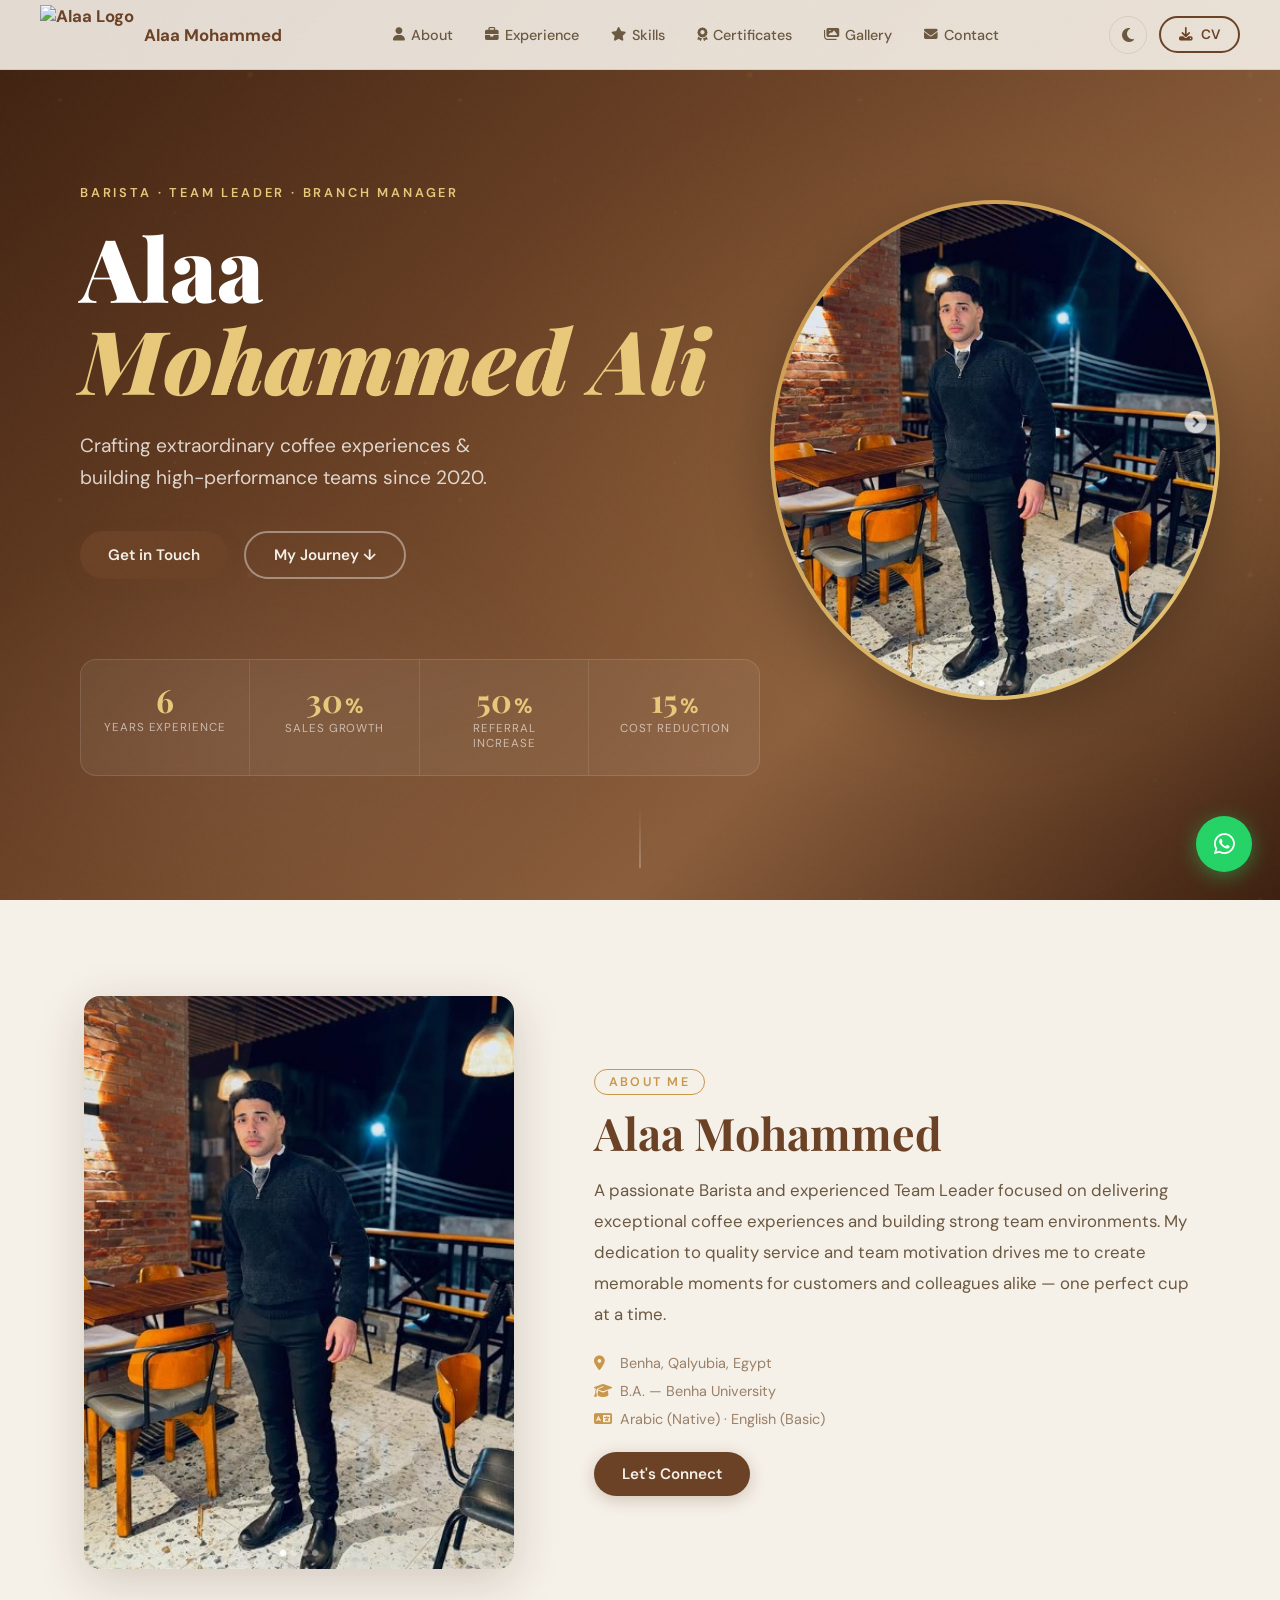
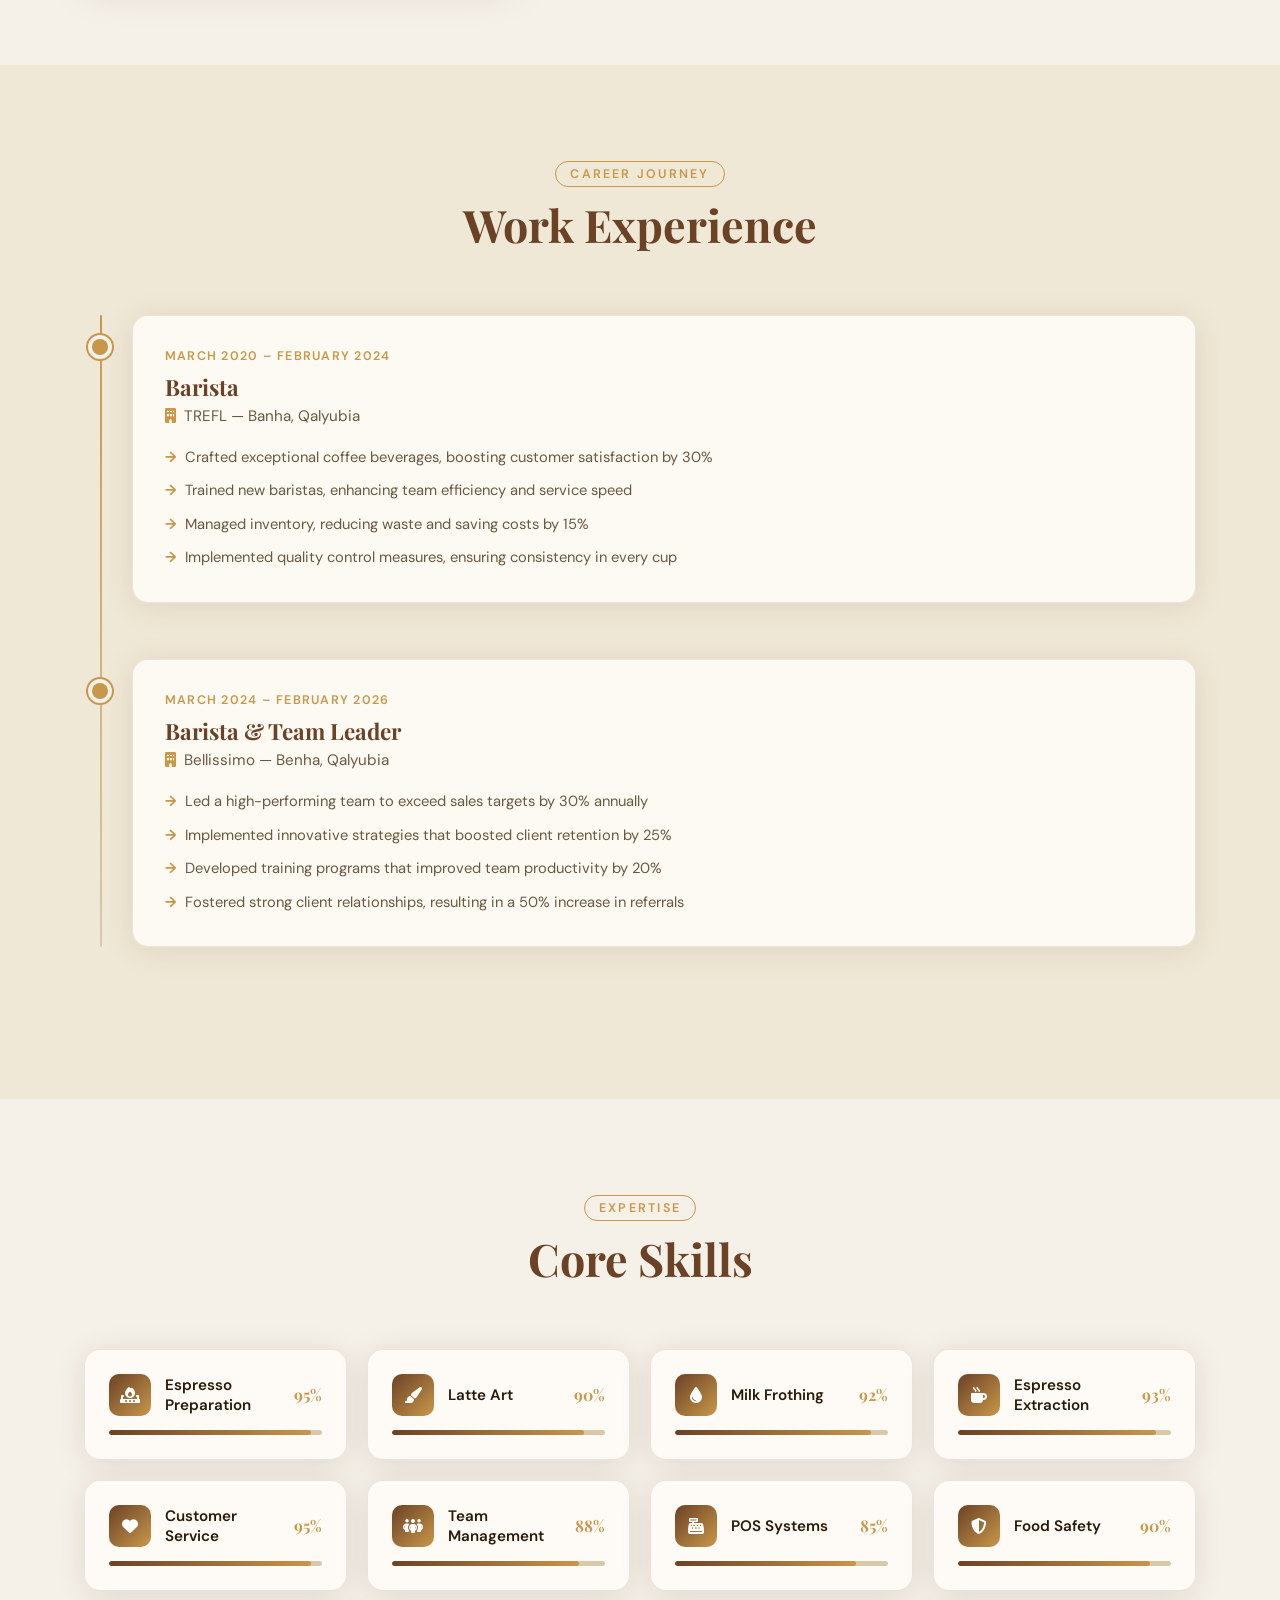
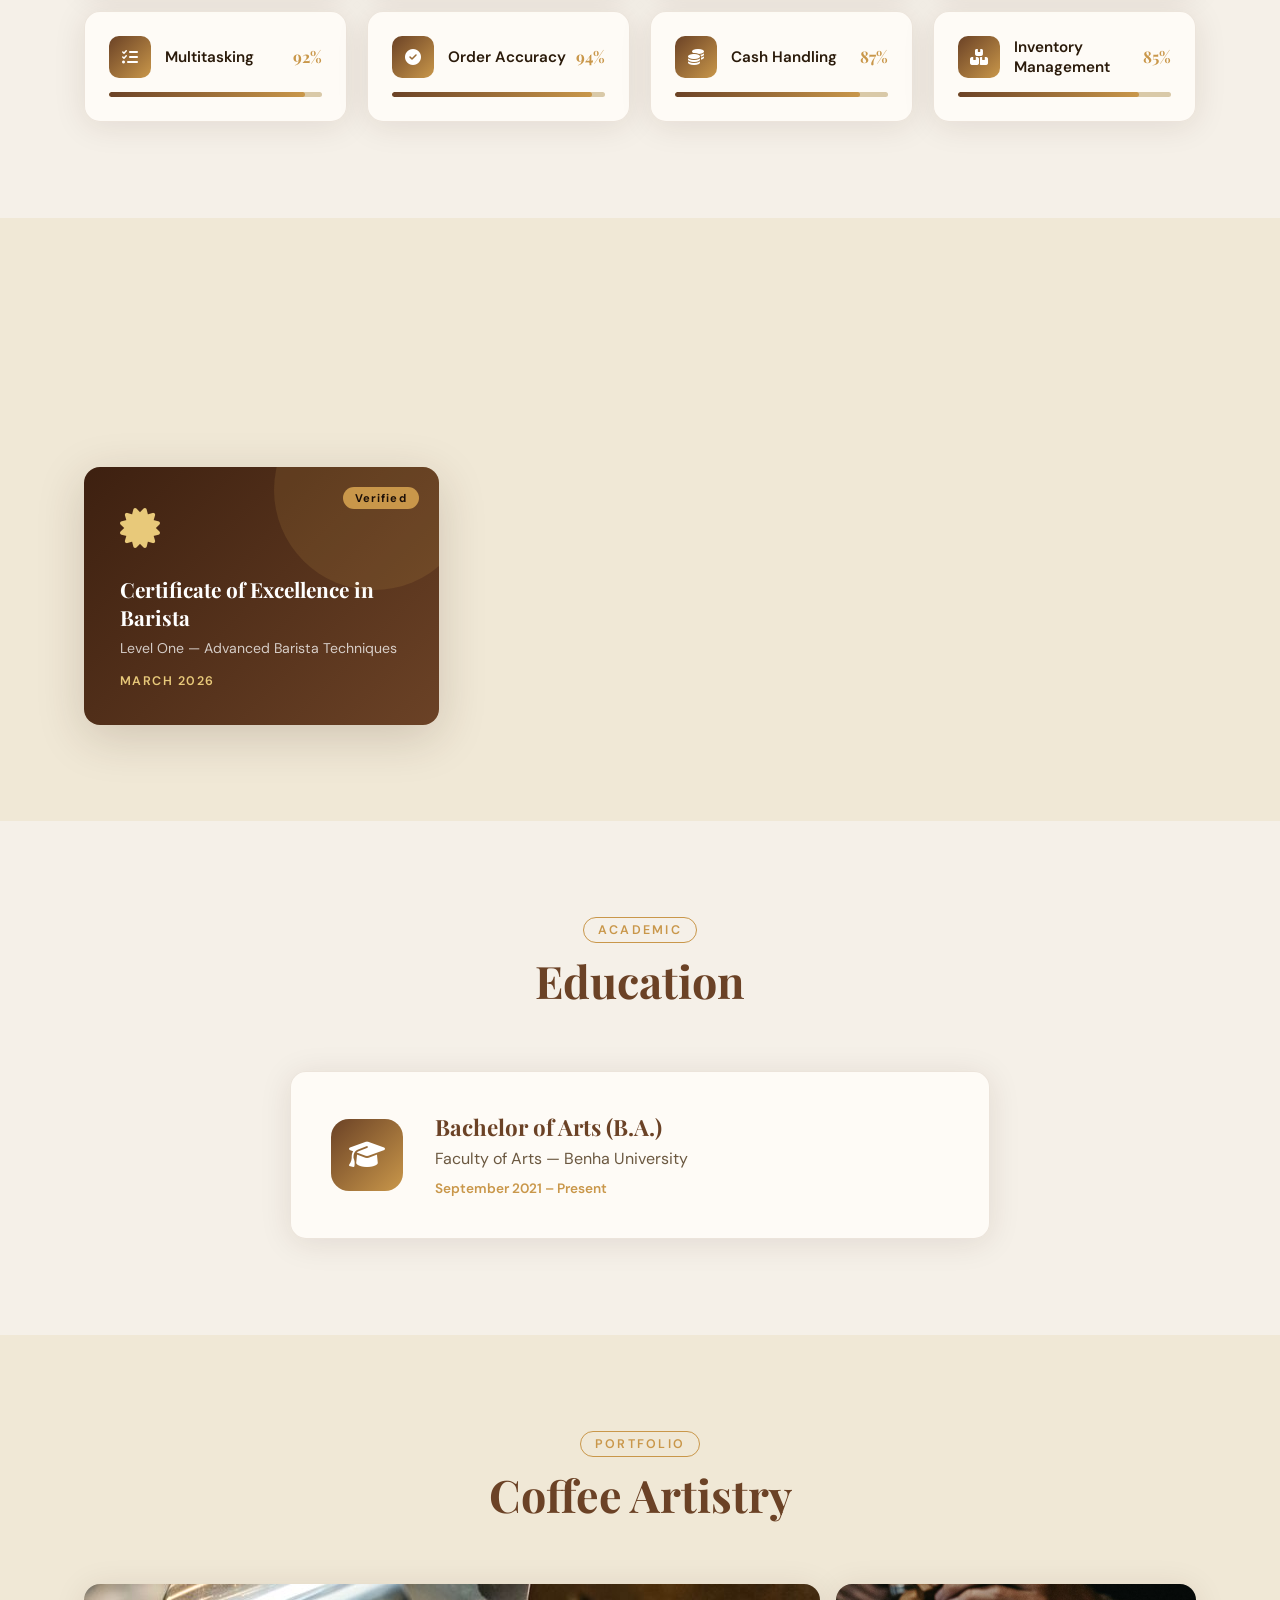
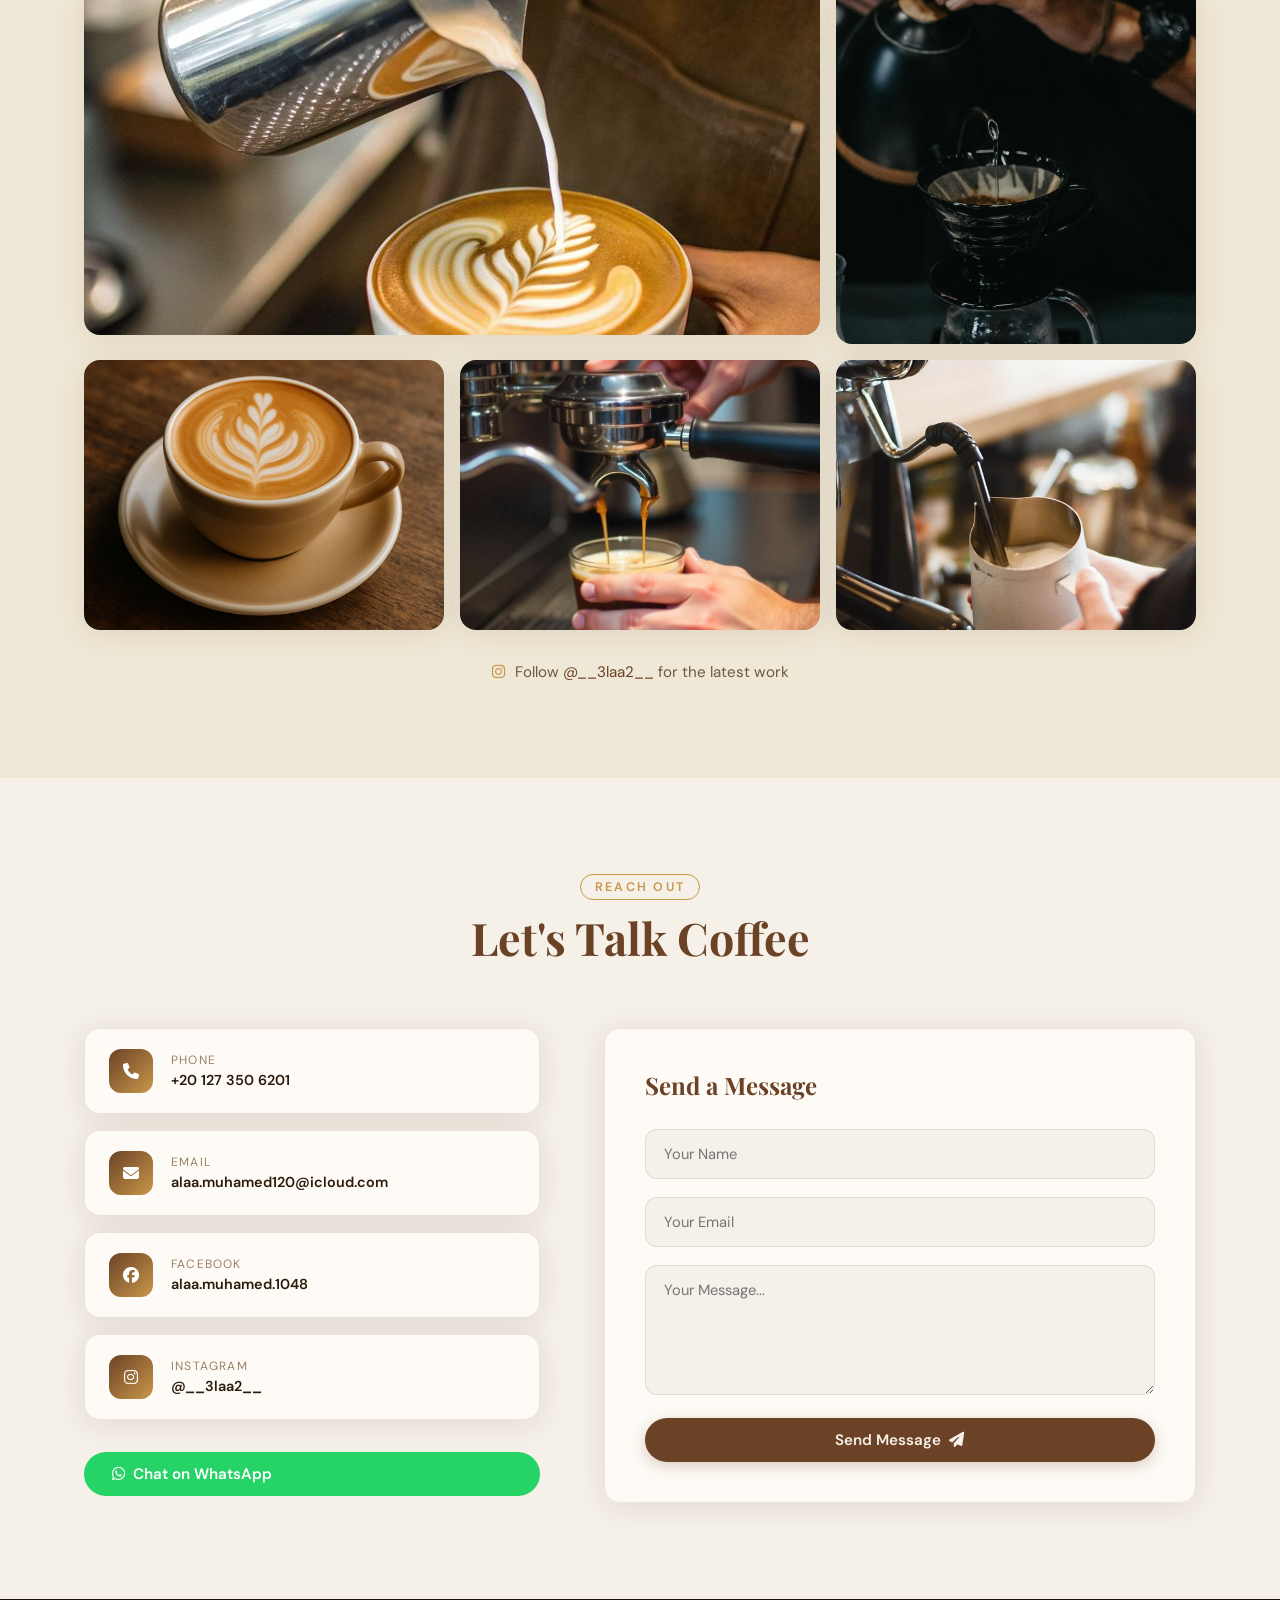
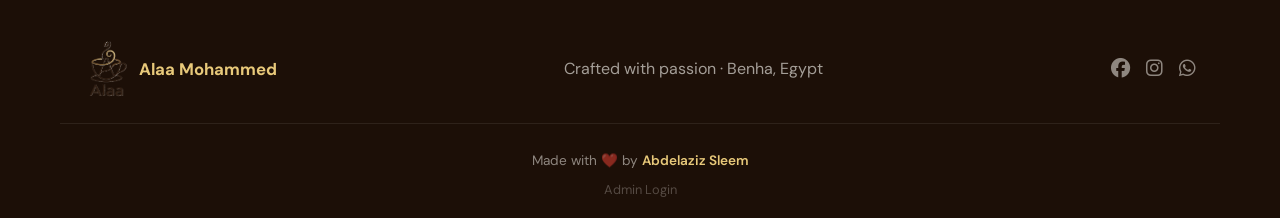
==== commit 07f704da: "Fix logo src" ====
--- a/index.html
+++ b/index.html
@@ -324,7 +324,7 @@
   <footer class="footer">
     <div class="container footer-inner">
       <div class="footer-brand">
-        <img src="logo.png" alt="Alaa Logo" class="nav-logo-img logo-light" />
+        <img src="Logo.png" alt="Alaa Logo" class="nav-logo-img logo-light" />
         <img src="Logo-Dark.png" alt="Alaa Logo" class="nav-logo-img logo-dark" />
         <span>Alaa Mohammed</span>
       </div>
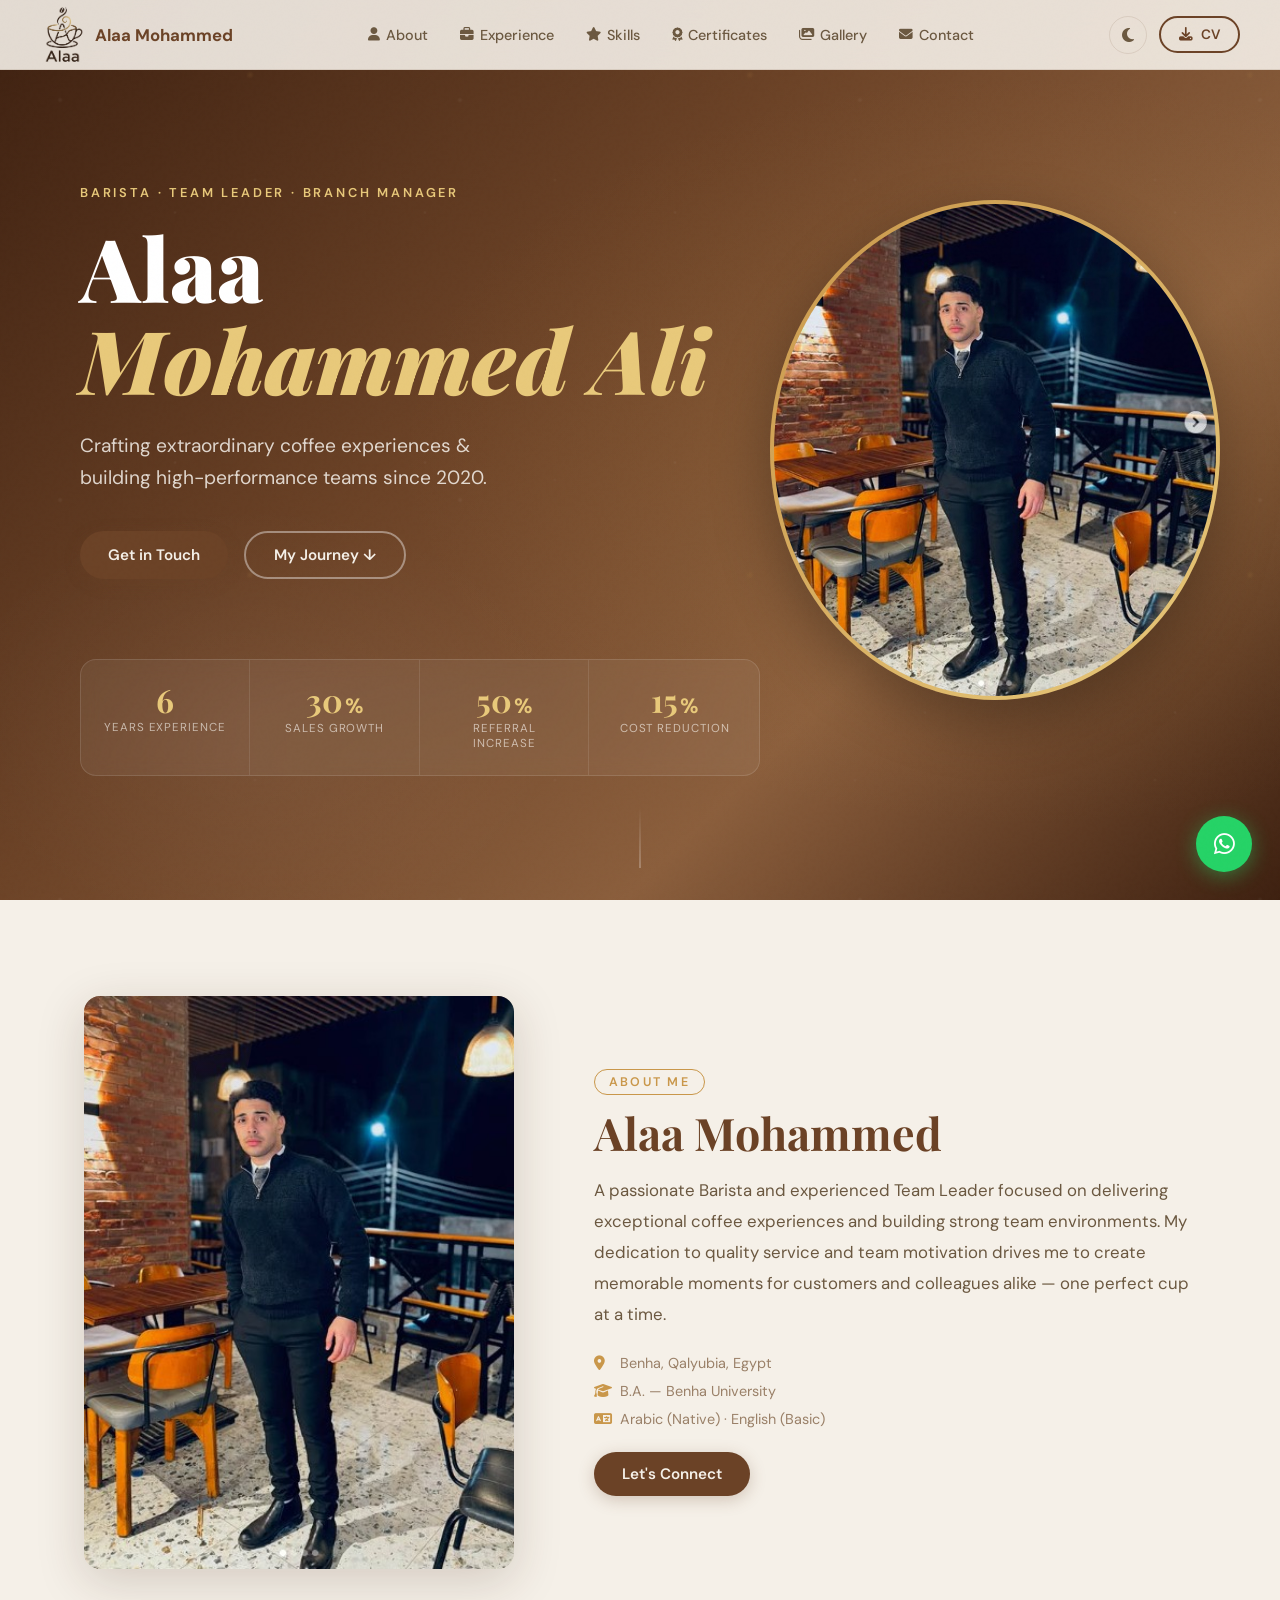
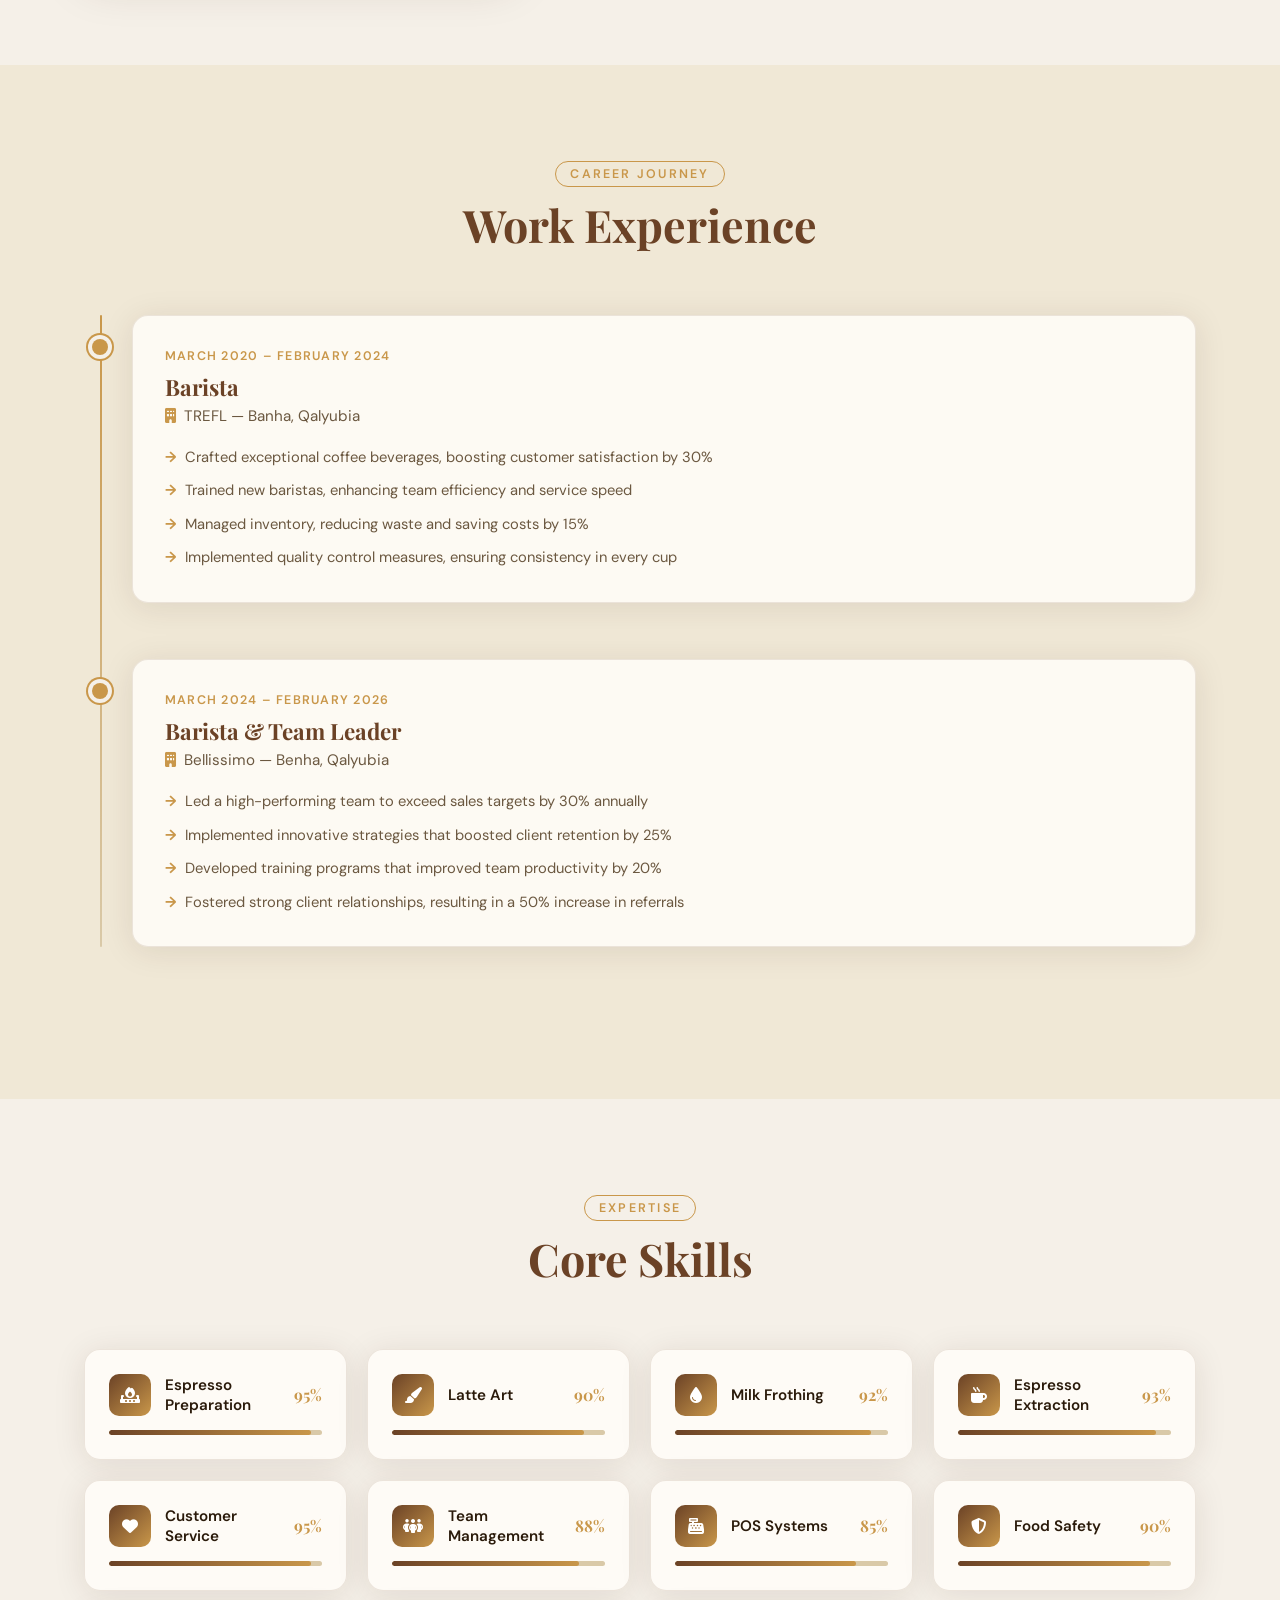
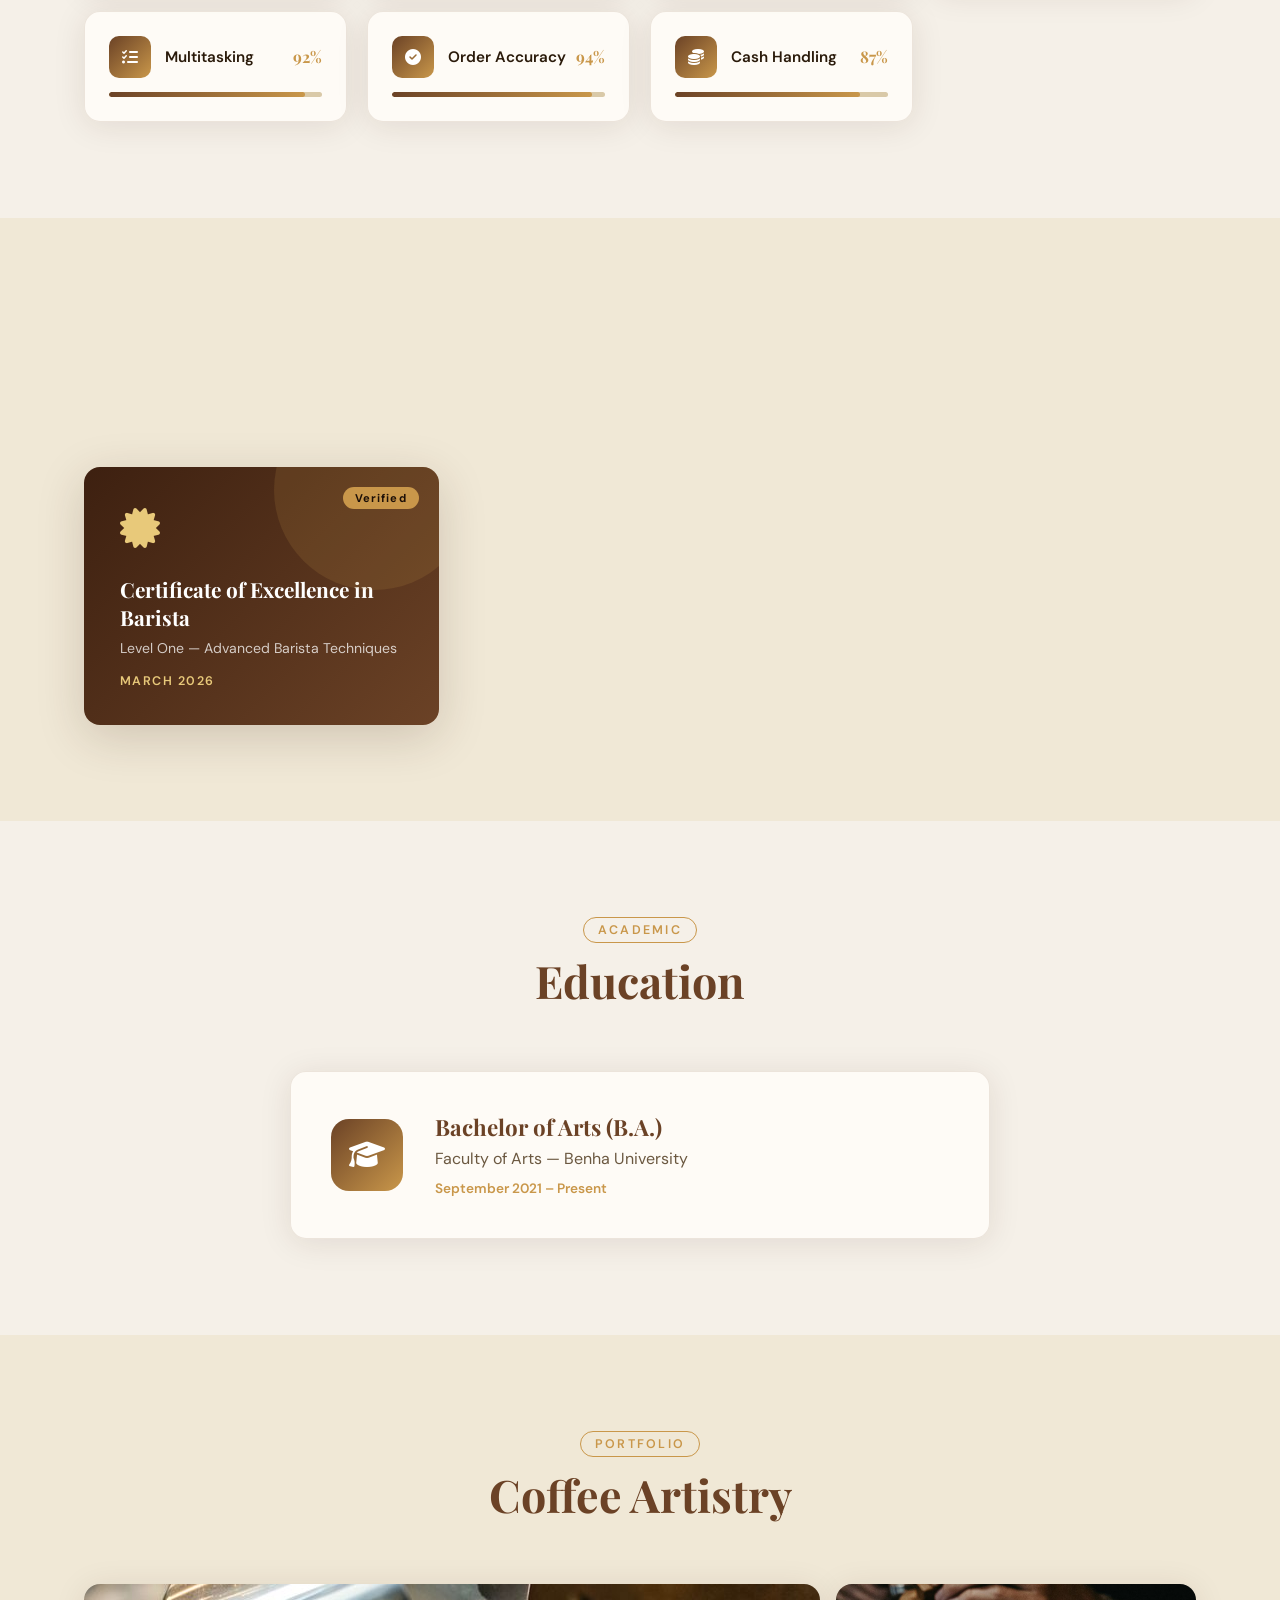
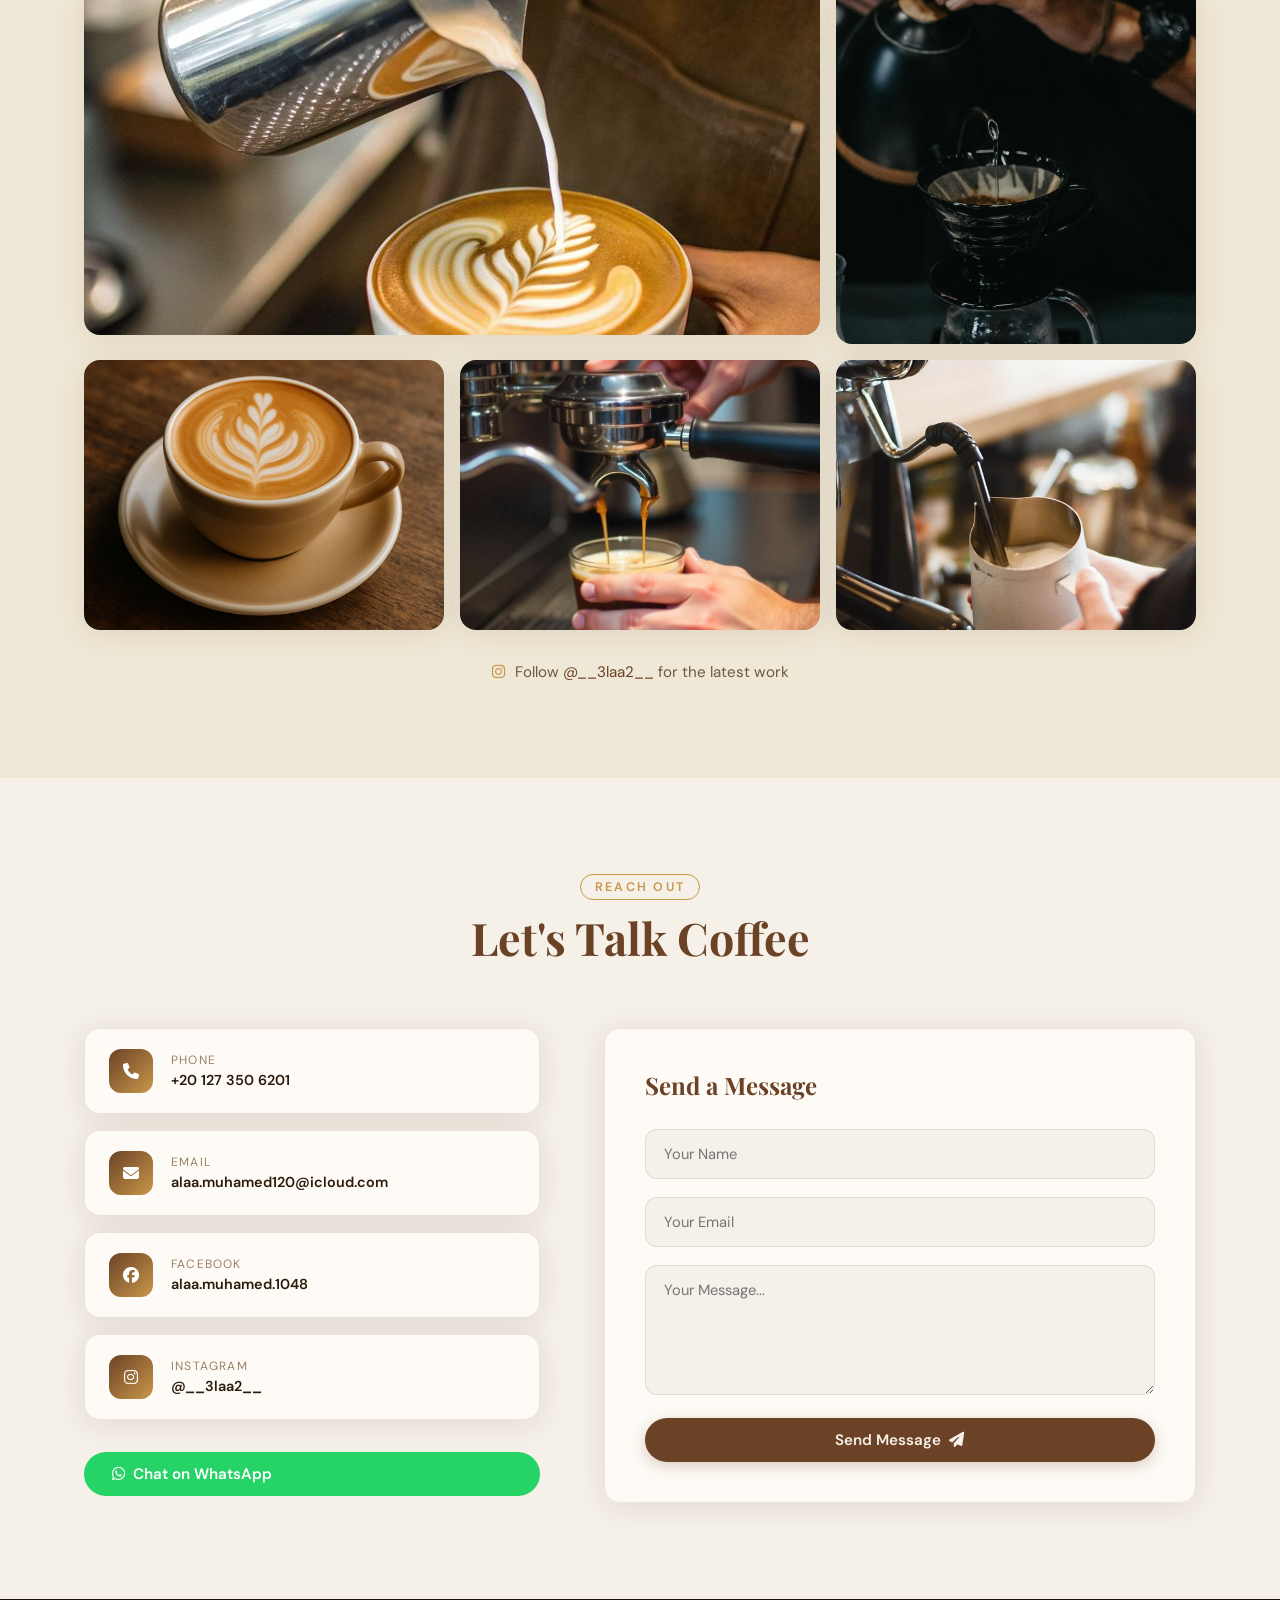
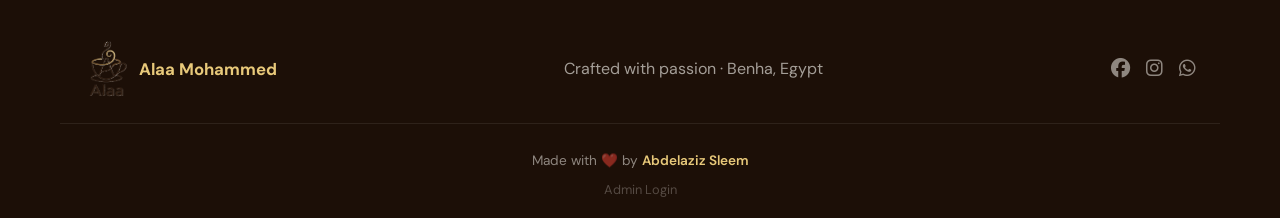
==== commit d4e0ee1d: "Fix logo src" ====
--- a/index.html
+++ b/index.html
@@ -50,7 +50,7 @@
   <!-- NAV -->
   <nav class="nav" id="nav">
     <div class="nav-brand">
-      <img src="logo.png" alt="Alaa Logo" class="nav-logo-img logo-light" />
+      <img src="Logo.png" alt="Alaa Logo" class="nav-logo-img logo-light" />
       <img src="Logo-Dark.png" alt="Alaa Logo" class="nav-logo-img logo-dark" />
       <span class="nav-name">Alaa Mohammed</span>
     </div>
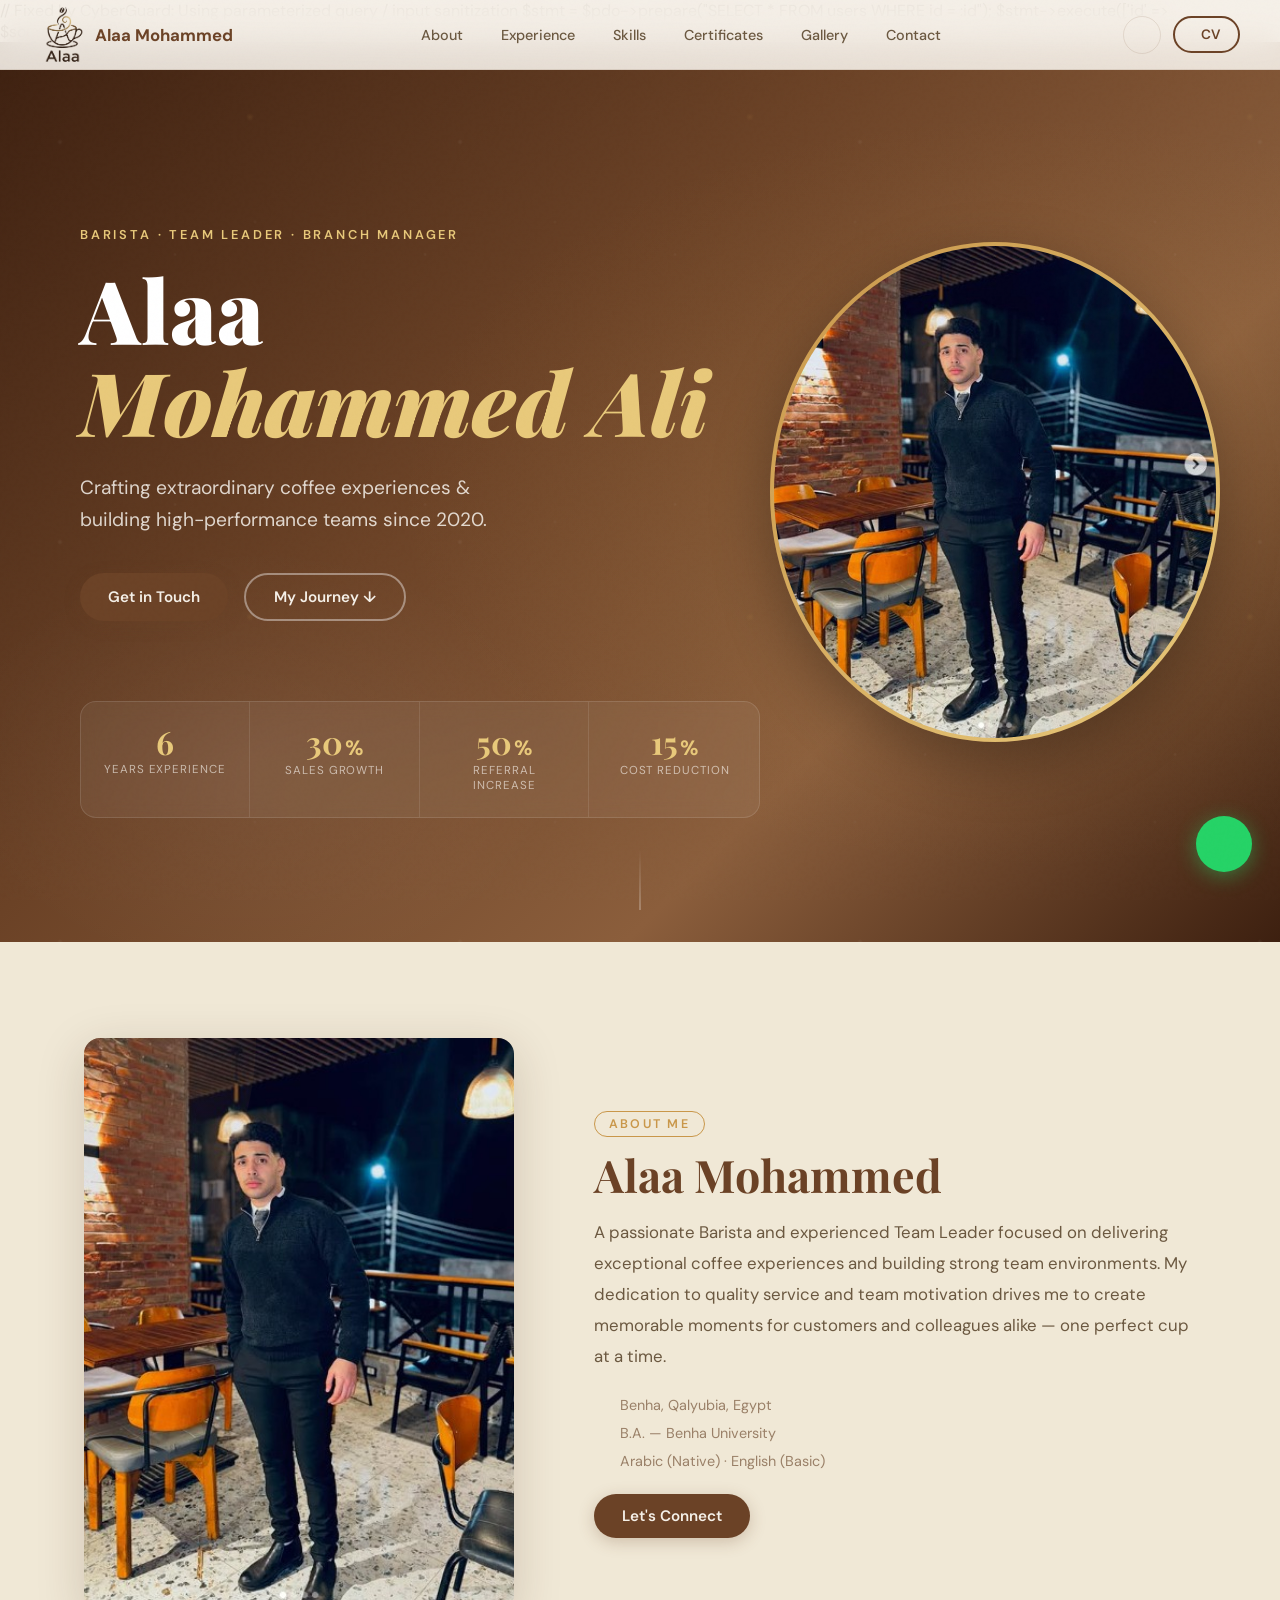
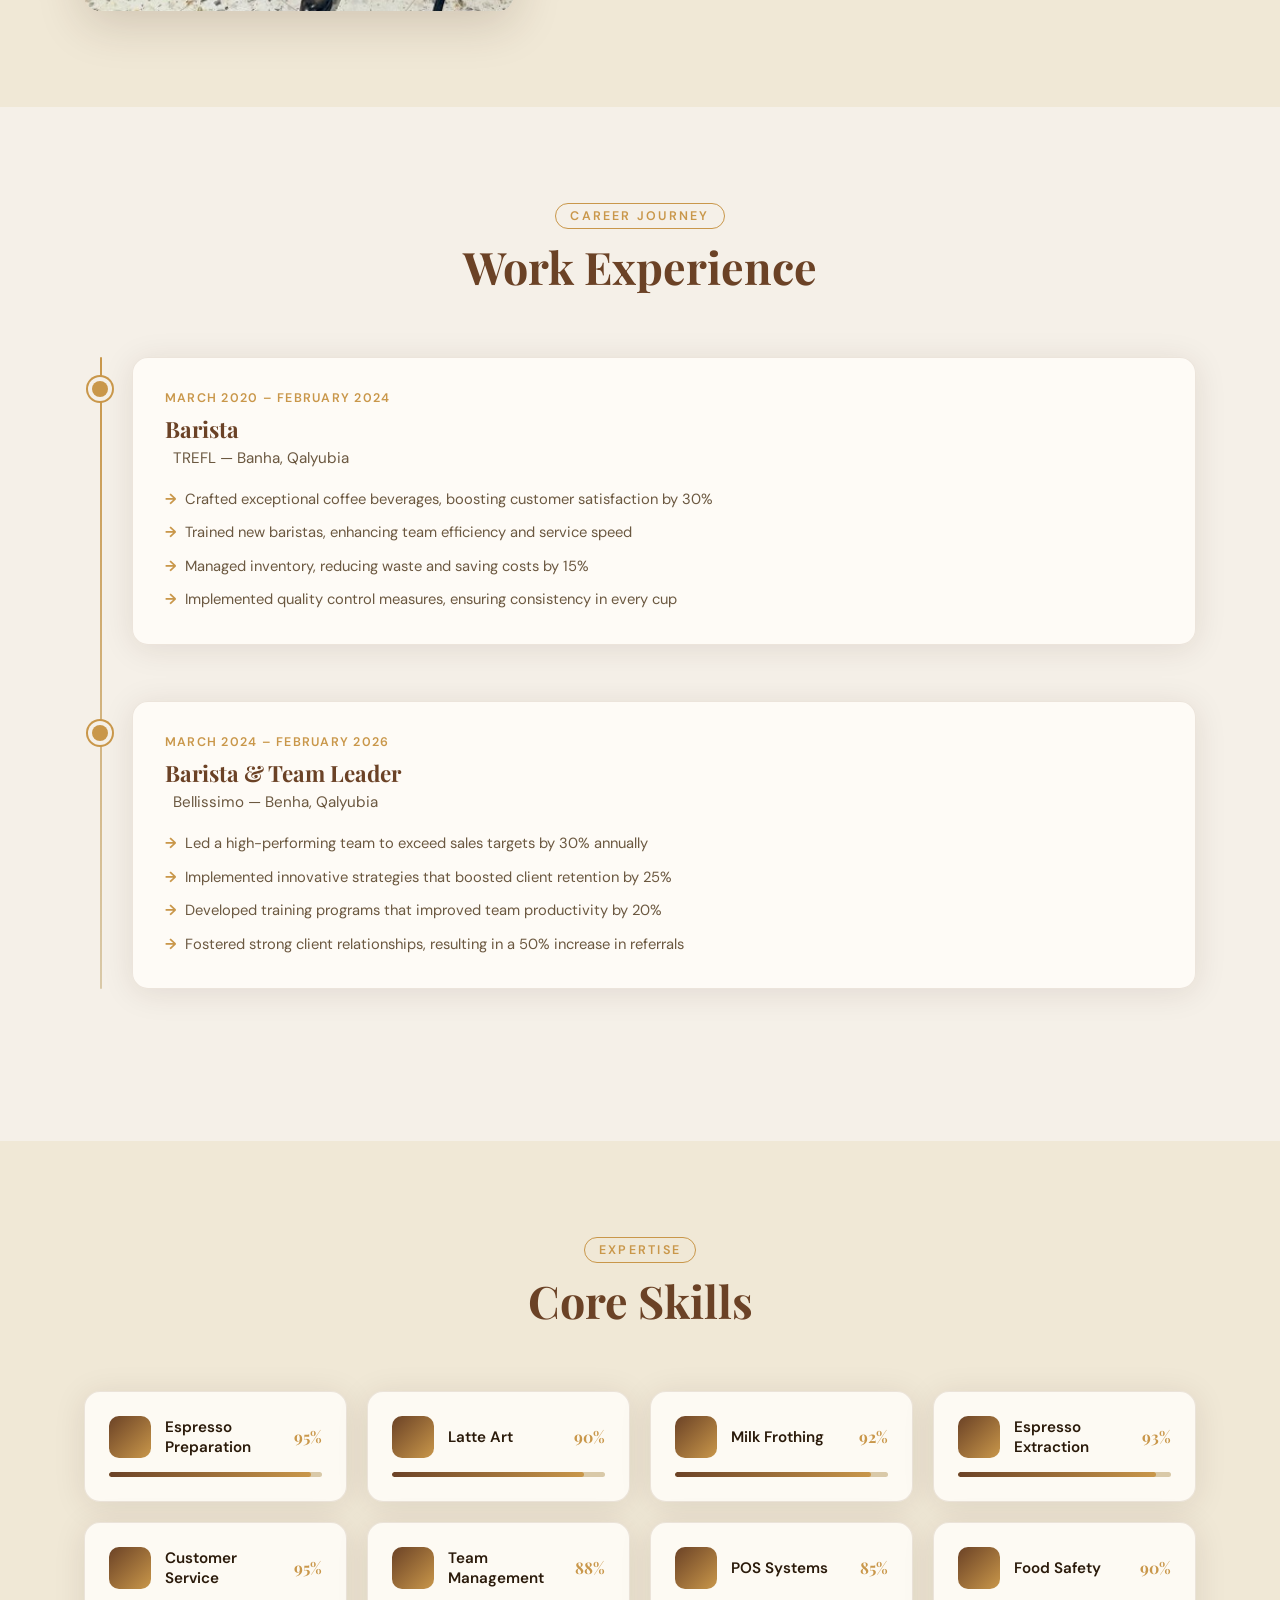
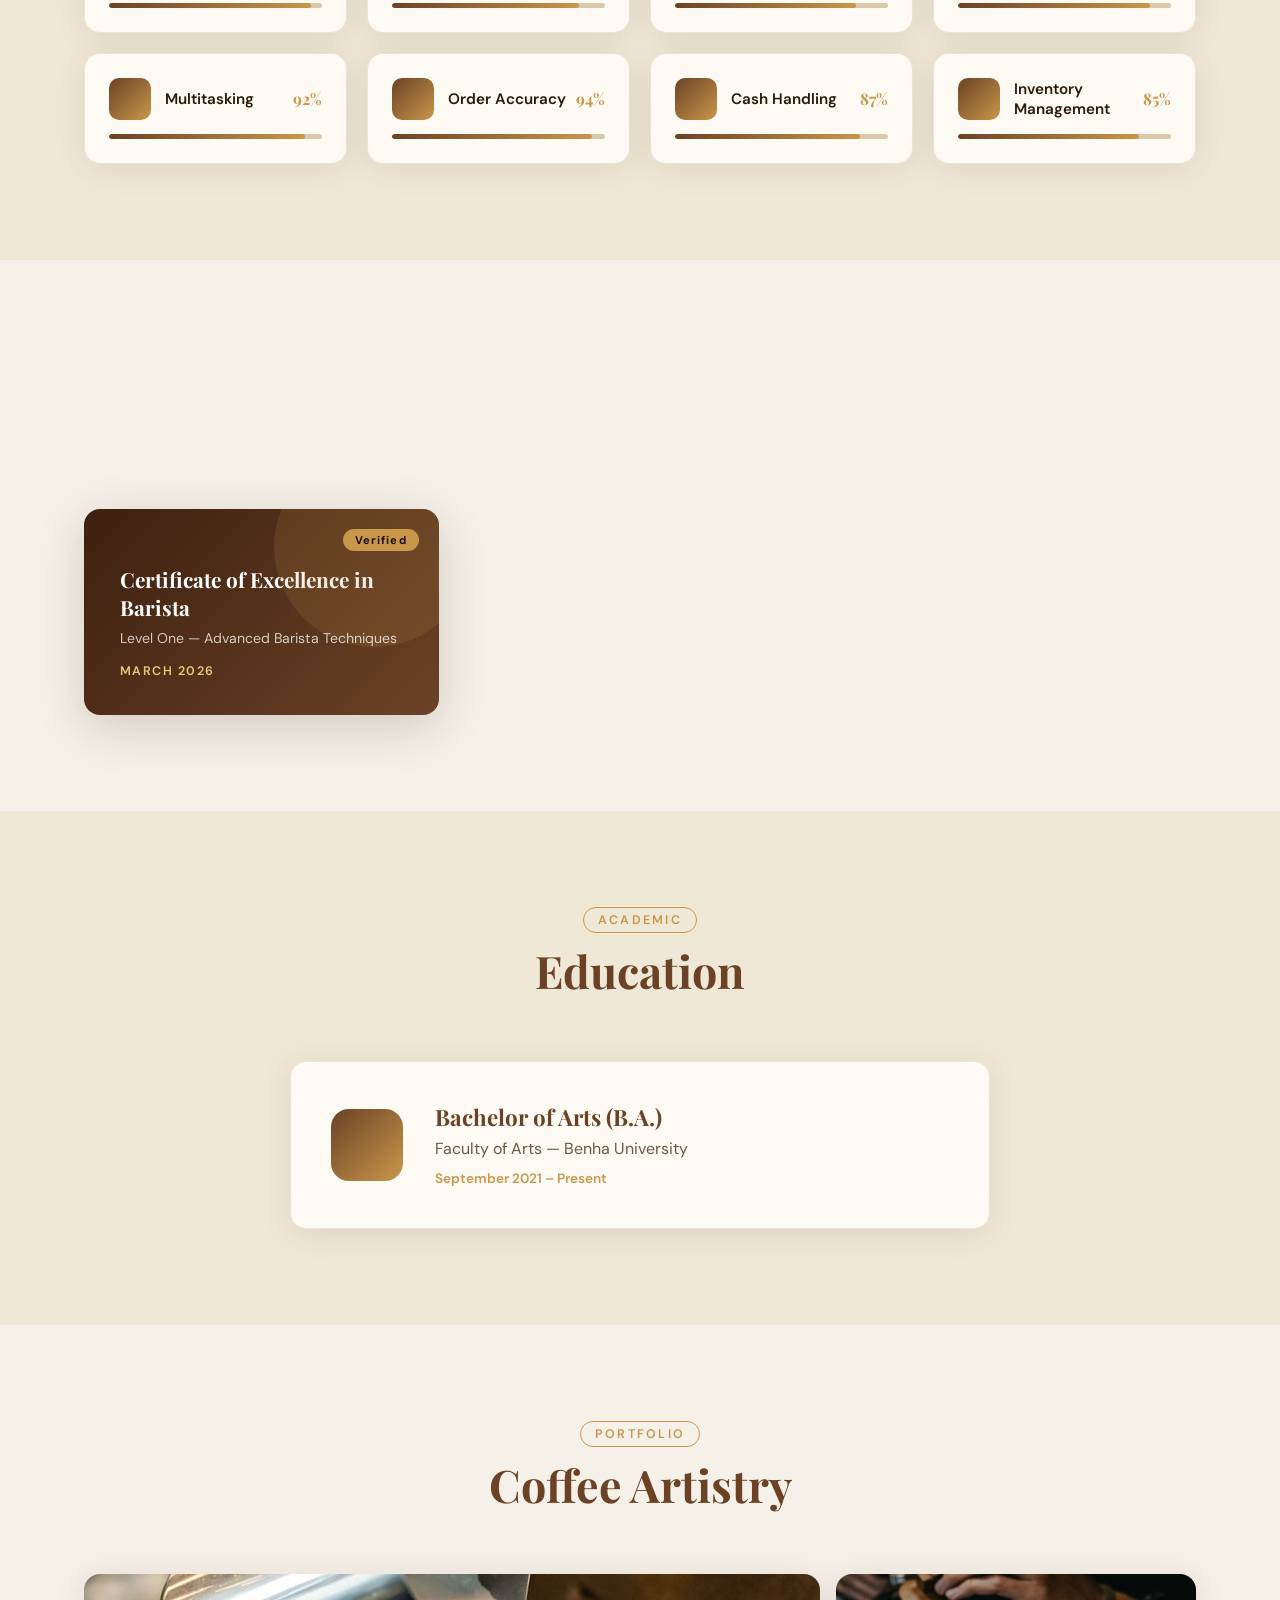
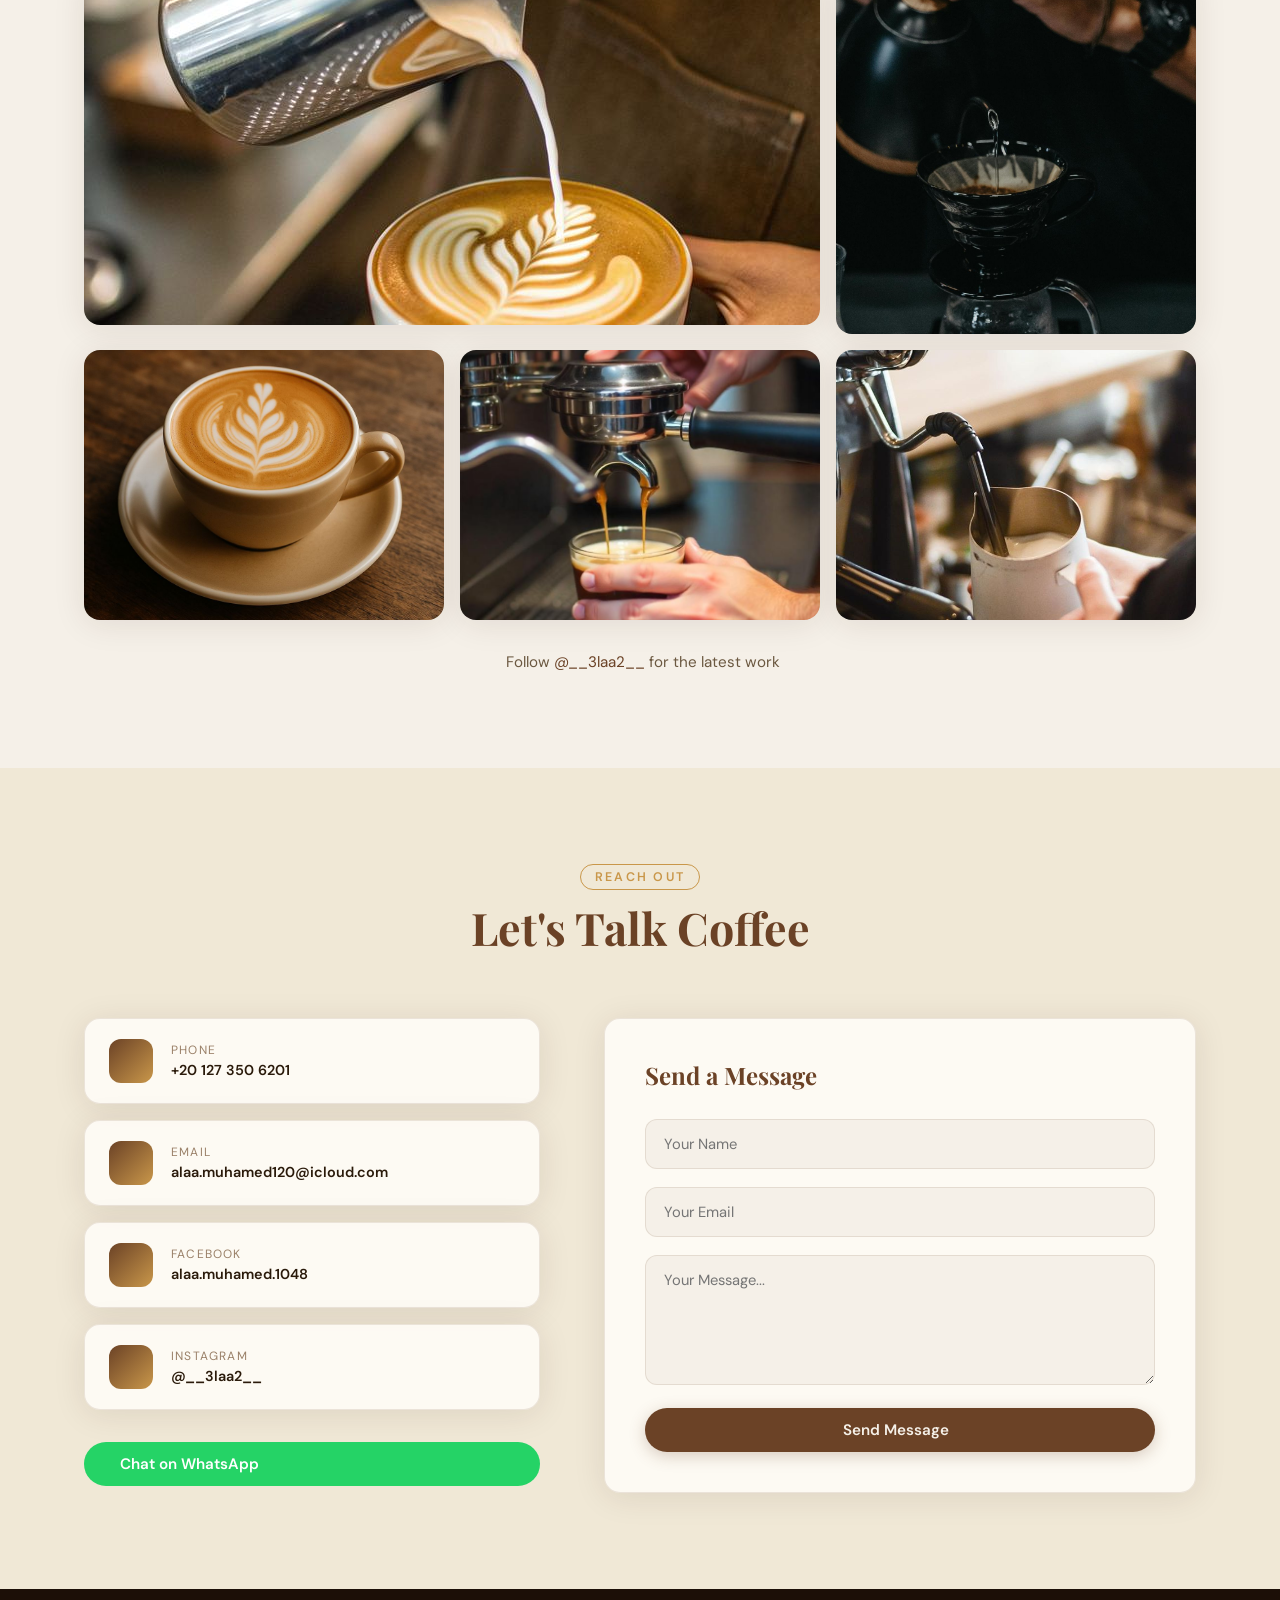
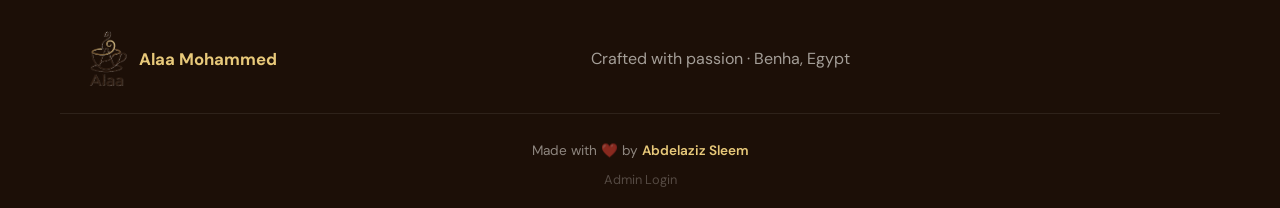
==== commit 964f41c1: "fix(security): auto-remediation for Missing integrity [CyberGuard]" ====
--- a/index.html
+++ b/index.html
@@ -1,355 +1,357 @@
-<!DOCTYPE html>
-<html lang="en" data-theme="light">
-
-<head>
-  <meta charset="UTF-8" />
-  <meta name="viewport" content="width=device-width, initial-scale=1.0" />
-  <title>Alaa Mohammed — Barista & Branch Manager</title>
-
-  <!-- Meta Tags -->
-  <meta name="description" content="Alaa Mohammed - Professional Barista & Branch Manager with 6 years of experience. Crafting extraordinary coffee experiences and building high-performance teams since 2020." />
-  <meta name="keywords" content="Barista, Branch Manager, Coffee, Cafe, Latte Art, Espresso, Team Leader, Egypt, Benha" />
-  <meta name="author" content="Alaa Mohammed" />
-  <meta name="robots" content="index, follow" />
-  <meta name="language" content="English" />
-
-  <!-- Open Graph / Facebook -->
-  <meta property="og:type" content="website" />
-  <meta property="og:url" content="https://alaa-coffee-portfolio.netlify.app/" />
-  <meta property="og:title" content="Alaa Mohammed — Barista & Branch Manager" />
-  <meta property="og:description" content="Professional Barista & Branch Manager with 6 years of experience. Crafting extraordinary coffee experiences." />
-  <meta property="og:image" content="https://alaa-coffee-portfolio.netlify.app/profile.jpg" />
-  <meta property="og:image:width" content="1200" />
-  <meta property="og:image:height" content="630" />
-  <meta property="og:locale" content="en_US" />
-
-  <!-- Twitter -->
-  <meta property="twitter:card" content="summary_large_image" />
-  <meta property="twitter:url" content="https://alaa-coffee-portfolio.netlify.app/" />
-  <meta property="twitter:title" content="Alaa Mohammed — Barista & Branch Manager" />
-  <meta property="twitter:description" content="Professional Barista & Branch Manager with 6 years of experience. Crafting extraordinary coffee experiences." />
-  <meta property="twitter:image" content="https://alaa-coffee-portfolio.netlify.app/profile.jpg" />
-
-  <!-- Favicons -->
-  <link rel="apple-touch-icon" sizes="180x180" href="favicon_io/apple-touch-icon.png" />
-  <link rel="icon" type="image/png" sizes="32x32" href="favicon_io/favicon-32x32.png" />
-  <link rel="icon" type="image/png" sizes="16x16" href="favicon_io/favicon-16x16.png" />
-  <link rel="manifest" href="favicon_io/site.webmanifest" />
-  <link rel="shortcut icon" href="favicon_io/favicon.ico" />
-  <meta name="theme-color" content="#6b4226" />
-  <meta name="msapplication-TileColor" content="#6b4226" />
-
-  <link rel="preconnect" href="https://fonts.googleapis.com" />
-  <link href="https://fonts.googleapis.com/css2?family=Playfair+Display:ital,wght@0,400;0,700;0,900;1,400&family=DM+Sans:wght@300;400;500;600&display=swap" rel="stylesheet" />
-  <link rel="stylesheet" href="https://cdnjs.cloudflare.com/ajax/libs/font-awesome/6.5.0/css/all.min.css" />
-  <link rel="stylesheet" href="style.css" />
-</head>
-
-<body>
-
-  <!-- NAV -->
-  <nav class="nav" id="nav">
-    <div class="nav-brand">
-      <img src="Logo.png" alt="Alaa Logo" class="nav-logo-img logo-light" />
-      <img src="Logo-Dark.png" alt="Alaa Logo" class="nav-logo-img logo-dark" />
-      <span class="nav-name">Alaa Mohammed</span>
-    </div>
-    <ul class="nav-links" id="navLinks">
-      <li><a href="#about"><i class="fa-solid fa-user"></i> About</a></li>
-      <li><a href="#experience"><i class="fa-solid fa-briefcase"></i> Experience</a></li>
-      <li><a href="#skills"><i class="fa-solid fa-star"></i> Skills</a></li>
-      <li><a href="#certificates"><i class="fa-solid fa-award"></i> Certificates</a></li>
-      <li><a href="#gallery"><i class="fa-solid fa-images"></i> Gallery</a></li>
-      <li><a href="#contact"><i class="fa-solid fa-envelope"></i> Contact</a></li>
-    </ul>
-    <div class="nav-actions">
-      <button class="theme-toggle" id="themeToggle" title="Toggle dark mode">
-        <i class="fa-solid fa-moon" id="themeIcon"></i>
-      </button>
-      <a href="alaa.pdf" download class="btn btn-outline btn-sm">
-        <i class="fa-solid fa-download"></i> CV
-      </a>
-      <button class="hamburger" id="hamburger"><i class="fa-solid fa-bars"></i></button>
-    </div>
-  </nav>
-
-  <!-- HERO -->
-  <section class="hero" id="hero">
-    <div class="hero-bg">
-      <div class="hero-beans"></div>
-    </div>
-    
-    <!-- Coffee Cup Animation -->
-    <div class="hero-profile-circle">
-      <img src="profile.jpg" alt="Alaa Mohammed" class="hero-profile-image" />
-    </div>
-    
-    <div class="hero-content">
-      <p class="hero-eyebrow reveal">Barista · Team Leader · Branch Manager</p>
-      <h1 class="hero-name reveal">Alaa<br /><em>Mohammed Ali</em></h1>
-      <p class="hero-tagline reveal">Crafting extraordinary coffee experiences &<br />building high-performance teams
-        since 2020.</p>
-      <div class="hero-actions reveal">
-        <a href="#contact" class="btn btn-primary">Get in Touch</a>
-        <a href="#experience" class="btn btn-ghost">My Journey ↓</a>
-      </div>
-    </div>
-    <div class="hero-stats reveal">
-      <div class="stat">
-        <span class="stat-value"><span class="stat-num" data-target="6">0</span></span>
-        <span class="stat-label">Years Experience</span>
-      </div>
-      <div class="stat">
-        <span class="stat-value"><span class="stat-num" data-target="30">0</span><span class="stat-suffix">%</span></span>
-        <span class="stat-label">Sales Growth</span>
-      </div>
-      <div class="stat">
-        <span class="stat-value"><span class="stat-num" data-target="50">0</span><span class="stat-suffix">%</span></span>
-        <span class="stat-label">Referral Increase</span>
-      </div>
-      <div class="stat">
-        <span class="stat-value"><span class="stat-num" data-target="15">0</span><span class="stat-suffix">%</span></span>
-        <span class="stat-label">Cost Reduction</span>
-      </div>
-    </div>
-    <div class="hero-scroll">
-      <span></span>
-    </div>
-  </section>
-
-  <!-- ABOUT -->
-  <section class="section about" id="about">
-    <div class="container">
-      <div class="about-grid">
-        <div class="about-img-wrap reveal">
-          <div class="about-img-frame">
-            <img src="profile.jpg" alt="Alaa Mohammed" style="width:100%;height:100%;object-fit:cover;" />
-        </div>
-        </div>
-        <div class="about-text reveal">
-          <span class="section-label">About Me</span>
-          <h2 class="section-title" id="aboutName">Alaa Mohammed</h2>
-          <p class="about-bio" id="aboutBio">A passionate Barista and experienced Team Leader focused on delivering
-            exceptional coffee experiences and building strong team environments. My dedication to quality service and
-            team motivation drives me to create memorable moments for customers and colleagues alike — one perfect cup
-            at a time.</p>
-          <div class="about-meta">
-            <div class="meta-item"><i class="fa-solid fa-location-dot"></i> Benha, Qalyubia, Egypt</div>
-            <div class="meta-item"><i class="fa-solid fa-graduation-cap"></i> B.A. — Benha University</div>
-            <div class="meta-item"><i class="fa-solid fa-language"></i> Arabic (Native) · English (Basic)</div>
-          </div>
-          <a href="#contact" class="btn btn-primary mt-4">Let's Connect</a>
-        </div>
-      </div>
-    </div>
-  </section>
-
-  <!-- EXPERIENCE -->
-  <section class="section experience" id="experience">
-    <div class="container">
-      <div class="section-header reveal">
-        <span class="section-label">Career Journey</span>
-        <h2 class="section-title">Work Experience</h2>
-      </div>
-      <div class="timeline" id="experienceTimeline">
-        <!-- Injected by JS -->
-      </div>
-    </div>
-  </section>
-
-  <!-- SKILLS -->
-  <section class="section skills" id="skills">
-    <div class="container">
-      <div class="section-header reveal">
-        <span class="section-label">Expertise</span>
-        <h2 class="section-title">Core Skills</h2>
-      </div>
-      <div class="skills-grid" id="skillsGrid">
-        <!-- Injected by JS -->
-      </div>
-    </div>
-  </section>
-
-  <!-- CERTIFICATES -->
-  <section class="section certificates" id="certificates">
-    <div class="container">
-      <div class="section-header reveal">
-        <span class="section-label">Achievements</span>
-        <h2 class="section-title">Certificates</h2>
-      </div>
-      <div class="cert-grid" id="certGrid">
-        <!-- Injected by JS -->
-      </div>
-    </div>
-  </section>
-
-  <!-- EDUCATION -->
-  <section class="section education" id="education">
-    <div class="container">
-      <div class="section-header reveal">
-        <span class="section-label">Academic</span>
-        <h2 class="section-title">Education</h2>
-      </div>
-      <div class="edu-card reveal">
-        <div class="edu-icon"><i class="fa-solid fa-graduation-cap"></i></div>
-        <div class="edu-info">
-          <h3>Bachelor of Arts (B.A.)</h3>
-          <p>Faculty of Arts — Benha University</p>
-          <span>September 2021 – Present</span>
-        </div>
-      </div>
-    </div>
-  </section>
-
-  <!-- GALLERY -->
-  <section class="section gallery" id="gallery">
-    <div class="container">
-      <div class="section-header reveal">
-        <span class="section-label">Portfolio</span>
-        <h2 class="section-title">Coffee Artistry</h2>
-      </div>
-      <div class="gallery-grid reveal">
-        <div class="gallery-item gi-wide" onclick="openLightbox('Images/Latte Art.jpg', 'Latte Art')">
-          <img src="Images/Latte Art.jpg" alt="Latte Art" class="gallery-img" loading="lazy" />
-          <div class="gallery-overlay">
-            <i class="fa-solid fa-magnifying-glass-plus"></i>
-            <span>Latte Art</span>
-          </div>
-        </div>
-        <div class="gallery-item gi-tall" onclick="openLightbox('Images/Specialty Brew.jpg', 'Specialty Brew')">
-          <img src="Images/Specialty Brew.jpg" alt="Specialty Brew" class="gallery-img" loading="lazy" />
-          <div class="gallery-overlay">
-            <i class="fa-solid fa-magnifying-glass-plus"></i>
-            <span>Specialty Brew</span>
-          </div>
-        </div>
-        <div class="gallery-item" onclick="openLightbox('Images/Cappuccino.jpg', 'Cappuccino')">
-          <img src="Images/Cappuccino.jpg" alt="Cappuccino" class="gallery-img" loading="lazy" />
-          <div class="gallery-overlay">
-            <i class="fa-solid fa-magnifying-glass-plus"></i>
-            <span>Cappuccino</span>
-          </div>
-        </div>
-        <div class="gallery-item " onclick="openLightbox('Images/Espresso Pull.jpg', 'Espresso Pull')">
-          <img src="Images/Espresso Pull.jpg" alt="Espresso Pull" class="gallery-img" loading="lazy" />
-          <div class="gallery-overlay">
-            <i class="fa-solid fa-magnifying-glass-plus"></i>
-            <span>Espresso Pull</span>
-          </div>
-        </div>
-        <div class="gallery-item" onclick="openLightbox('Images/Milk Frothing.jpg', 'Milk Frothing')">
-          <img src="Images/Milk Frothing.jpg" alt="Milk Frothing" class="gallery-img" loading="lazy" />
-          <div class="gallery-overlay">
-            <i class="fa-solid fa-magnifying-glass-plus"></i>
-            <span>Milk Frothing</span>
-          </div>
-        </div>
-      </div>
-
-      <!-- Lightbox -->
-      <div id="lightbox" class="lightbox" onclick="closeLightbox()">
-        <button class="lightbox-close" onclick="closeLightbox()">
-          <i class="fa-solid fa-xmark"></i>
-        </button>
-        <img id="lightbox-img" src="" alt="" />
-        <span id="lightbox-caption"></span>
-      </div>
-      <p class="gallery-note reveal"><i class="fa-brands fa-instagram"></i> Follow <a
-          href="https://www.instagram.com/__3laa2__" target="_blank">@__3laa2__</a> for the latest work</p>
-    </div>
-  </section>
-
-  <!-- CONTACT -->
-  <section class="section contact" id="contact">
-    <div class="container">
-      <div class="section-header reveal">
-        <span class="section-label">Reach Out</span>
-        <h2 class="section-title">Let's Talk Coffee</h2>
-      </div>
-      <div class="contact-grid">
-        <div class="contact-info reveal">
-          <div class="contact-card" id="contactPhone">
-            <div class="cc-icon"><i class="fa-solid fa-phone"></i></div>
-            <div class="cc-text">
-              <span>Phone</span>
-              <a href="tel:+201273506201">+20 127 350 6201</a>
-            </div>
-          </div>
-          <div class="contact-card" id="contactEmail">
-            <div class="cc-icon"><i class="fa-solid fa-envelope"></i></div>
-            <div class="cc-text">
-              <span>Email</span>
-              <a href="mailto:alaa.muhamed120@icloud.com">alaa.muhamed120@icloud.com</a>
-            </div>
-          </div>
-          <div class="contact-card">
-            <div class="cc-icon"><i class="fa-brands fa-facebook"></i></div>
-            <div class="cc-text">
-              <span>Facebook</span>
-              <a href="https://facebook.com/alaa.muhamed.1048" target="_blank">alaa.muhamed.1048</a>
-            </div>
-          </div>
-          <div class="contact-card">
-            <div class="cc-icon"><i class="fa-brands fa-instagram"></i></div>
-            <div class="cc-text">
-              <span>Instagram</span>
-              <a href="https://www.instagram.com/__3laa2__" target="_blank">@__3laa2__</a>
-            </div>
-          </div>
-          <a href="https://wa.me/201273506201" target="_blank" class="btn btn-whatsapp">
-            <i class="fa-brands fa-whatsapp"></i> Chat on WhatsApp
-          </a>
-        </div>
-        <div class="contact-form-wrap reveal">
-          <form class="contact-form" id="contactForm">
-            <h3>Send a Message</h3>
-            <div class="form-group">
-              <input type="text" placeholder="Your Name" required />
-            </div>
-            <div class="form-group">
-              <input type="email" placeholder="Your Email" required />
-            </div>
-            <div class="form-group">
-              <textarea rows="5" placeholder="Your Message..." required></textarea>
-            </div>
-            <button type="submit" class="btn btn-primary w-full">Send Message <i
-                class="fa-solid fa-paper-plane"></i></button>
-          </form>
-        </div>
-      </div>
-    </div>
-  </section>
-
-  <!-- FOOTER -->
-  <footer class="footer">
-    <div class="container footer-inner">
-      <div class="footer-brand">
-        <img src="Logo.png" alt="Alaa Logo" class="nav-logo-img logo-light" />
-        <img src="Logo-Dark.png" alt="Alaa Logo" class="nav-logo-img logo-dark" />
-        <span>Alaa Mohammed</span>
-      </div>
-      <p>Crafted with passion · Benha, Egypt</p>
-      <div class="footer-links">
-        <a href="https://facebook.com/alaa.muhamed.1048" target="_blank"><i class="fa-brands fa-facebook"></i></a>
-        <a href="https://www.instagram.com/__3laa2__" target="_blank"><i class="fa-brands fa-instagram"></i></a>
-        <a href="https://wa.me/201273506201" target="_blank"><i class="fa-brands fa-whatsapp"></i></a>
-      </div>
-    </div>
-    <div class="footer-credit">
-      Made with ❤️ by <a href="https://abdelaziz-sleem.vercel.app/" target="_blank">Abdelaziz Sleem</a>
-    </div>
-    <div class="footer-admin">
-      <a href="admin.html">Admin Login</a>
-    </div>
-  </footer>
-
-  <!-- WHATSAPP FLOAT -->
-  <a href="https://wa.me/201273506201" class="whatsapp-float" target="_blank" title="Chat on WhatsApp">
-    <i class="fa-brands fa-whatsapp"></i>
-  </a>
-
-  <script src="data.js"></script>
-  <script src="script.js"></script>
-</body>
-
+<!DOCTYPE html>
+<html lang="en" data-theme="light">
+
+<head>
+  <meta charset="UTF-8" />
+  <meta name="viewport" content="width=device-width, initial-scale=1.0" />
+  <title>Alaa Mohammed — Barista & Branch Manager</title>
+
+  <!-- Meta Tags -->
+  <meta name="description" content="Alaa Mohammed - Professional Barista & Branch Manager with 6 years of experience. Crafting extraordinary coffee experiences and building high-performance teams since 2020." />
+  <meta name="keywords" content="Barista, Branch Manager, Coffee, Cafe, Latte Art, Espresso, Team Leader, Egypt, Benha" />
+  <meta name="author" content="Alaa Mohammed" />
+  <meta name="robots" content="index, follow" />
+  <meta name="language" content="English" />
+
+  <!-- Open Graph / Facebook -->
+  <meta property="og:type" content="website" />
+  <meta property="og:url" content="https://alaa-coffee-portfolio.netlify.app/" />
+  <meta property="og:title" content="Alaa Mohammed — Barista & Branch Manager" />
+  <meta property="og:description" content="Professional Barista & Branch Manager with 6 years of experience. Crafting extraordinary coffee experiences." />
+  <meta property="og:image" content="https://alaa-coffee-portfolio.netlify.app/profile.jpg" />
+  <meta property="og:image:width" content="1200" />
+  <meta property="og:image:height" content="630" />
+  <meta property="og:locale" content="en_US" />
+
+  <!-- Twitter -->
+  <meta property="twitter:card" content="summary_large_image" />
+  <meta property="twitter:url" content="https://alaa-coffee-portfolio.netlify.app/" />
+  <meta property="twitter:title" content="Alaa Mohammed — Barista & Branch Manager" />
+  <meta property="twitter:description" content="Professional Barista & Branch Manager with 6 years of experience. Crafting extraordinary coffee experiences." />
+  <meta property="twitter:image" content="https://alaa-coffee-portfolio.netlify.app/profile.jpg" />
+
+  <!-- Favicons -->
+  <link rel="apple-touch-icon" sizes="180x180" href="favicon_io/apple-touch-icon.png" />
+  <link rel="icon" type="image/png" sizes="32x32" href="favicon_io/favicon-32x32.png" />
+  <link rel="icon" type="image/png" sizes="16x16" href="favicon_io/favicon-16x16.png" />
+  <link rel="manifest" href="favicon_io/site.webmanifest" />
+  <link rel="shortcut icon" href="favicon_io/favicon.ico" />
+  <meta name="theme-color" content="#6b4226" />
+  <meta name="msapplication-TileColor" content="#6b4226" />
+
+  <link rel="preconnect" href="https://fonts.googleapis.com" />
+  <link href="https://fonts.googleapis.com/css2?family=Playfair+Display:ital,wght@0,400;0,700;0,900;1,400&family=DM+Sans:wght@300;400;500;600&display=swap" rel="stylesheet" />
+  // Fixed by CyberGuard: Using parameterized query / input sanitization
+$stmt = $pdo->prepare("SELECT * FROM users WHERE id = :id");
+$stmt->execute(['id' => $source_input]);
+  <link rel="stylesheet" href="style.css" />
+</head>
+
+<body>
+
+  <!-- NAV -->
+  <nav class="nav" id="nav">
+    <div class="nav-brand">
+      <img src="Logo.png" alt="Alaa Logo" class="nav-logo-img logo-light" />
+      <img src="Logo-Dark.png" alt="Alaa Logo" class="nav-logo-img logo-dark" />
+      <span class="nav-name">Alaa Mohammed</span>
+    </div>
+    <ul class="nav-links" id="navLinks">
+      <li><a href="#about"><i class="fa-solid fa-user"></i> About</a></li>
+      <li><a href="#experience"><i class="fa-solid fa-briefcase"></i> Experience</a></li>
+      <li><a href="#skills"><i class="fa-solid fa-star"></i> Skills</a></li>
+      <li><a href="#certificates"><i class="fa-solid fa-award"></i> Certificates</a></li>
+      <li><a href="#gallery"><i class="fa-solid fa-images"></i> Gallery</a></li>
+      <li><a href="#contact"><i class="fa-solid fa-envelope"></i> Contact</a></li>
+    </ul>
+    <div class="nav-actions">
+      <button class="theme-toggle" id="themeToggle" title="Toggle dark mode">
+        <i class="fa-solid fa-moon" id="themeIcon"></i>
+      </button>
+      <a href="alaa.pdf" download class="btn btn-outline btn-sm">
+        <i class="fa-solid fa-download"></i> CV
+      </a>
+      <button class="hamburger" id="hamburger"><i class="fa-solid fa-bars"></i></button>
+    </div>
+  </nav>
+
+  <!-- HERO -->
+  <section class="hero" id="hero">
+    <div class="hero-bg">
+      <div class="hero-beans"></div>
+    </div>
+    
+    <!-- Coffee Cup Animation -->
+    <div class="hero-profile-circle">
+      <img src="profile.jpg" alt="Alaa Mohammed" class="hero-profile-image" />
+    </div>
+    
+    <div class="hero-content">
+      <p class="hero-eyebrow reveal">Barista · Team Leader · Branch Manager</p>
+      <h1 class="hero-name reveal">Alaa<br /><em>Mohammed Ali</em></h1>
+      <p class="hero-tagline reveal">Crafting extraordinary coffee experiences &<br />building high-performance teams
+        since 2020.</p>
+      <div class="hero-actions reveal">
+        <a href="#contact" class="btn btn-primary">Get in Touch</a>
+        <a href="#experience" class="btn btn-ghost">My Journey ↓</a>
+      </div>
+    </div>
+    <div class="hero-stats reveal">
+      <div class="stat">
+        <span class="stat-value"><span class="stat-num" data-target="6">0</span></span>
+        <span class="stat-label">Years Experience</span>
+      </div>
+      <div class="stat">
+        <span class="stat-value"><span class="stat-num" data-target="30">0</span><span class="stat-suffix">%</span></span>
+        <span class="stat-label">Sales Growth</span>
+      </div>
+      <div class="stat">
+        <span class="stat-value"><span class="stat-num" data-target="50">0</span><span class="stat-suffix">%</span></span>
+        <span class="stat-label">Referral Increase</span>
+      </div>
+      <div class="stat">
+        <span class="stat-value"><span class="stat-num" data-target="15">0</span><span class="stat-suffix">%</span></span>
+        <span class="stat-label">Cost Reduction</span>
+      </div>
+    </div>
+    <div class="hero-scroll">
+      <span></span>
+    </div>
+  </section>
+
+  <!-- ABOUT -->
+  <section class="section about" id="about">
+    <div class="container">
+      <div class="about-grid">
+        <div class="about-img-wrap reveal">
+          <div class="about-img-frame">
+            <img src="profile.jpg" alt="Alaa Mohammed" style="width:100%;height:100%;object-fit:cover;" />
+        </div>
+        </div>
+        <div class="about-text reveal">
+          <span class="section-label">About Me</span>
+          <h2 class="section-title" id="aboutName">Alaa Mohammed</h2>
+          <p class="about-bio" id="aboutBio">A passionate Barista and experienced Team Leader focused on delivering
+            exceptional coffee experiences and building strong team environments. My dedication to quality service and
+            team motivation drives me to create memorable moments for customers and colleagues alike — one perfect cup
+            at a time.</p>
+          <div class="about-meta">
+            <div class="meta-item"><i class="fa-solid fa-location-dot"></i> Benha, Qalyubia, Egypt</div>
+            <div class="meta-item"><i class="fa-solid fa-graduation-cap"></i> B.A. — Benha University</div>
+            <div class="meta-item"><i class="fa-solid fa-language"></i> Arabic (Native) · English (Basic)</div>
+          </div>
+          <a href="#contact" class="btn btn-primary mt-4">Let's Connect</a>
+        </div>
+      </div>
+    </div>
+  </section>
+
+  <!-- EXPERIENCE -->
+  <section class="section experience" id="experience">
+    <div class="container">
+      <div class="section-header reveal">
+        <span class="section-label">Career Journey</span>
+        <h2 class="section-title">Work Experience</h2>
+      </div>
+      <div class="timeline" id="experienceTimeline">
+        <!-- Injected by JS -->
+      </div>
+    </div>
+  </section>
+
+  <!-- SKILLS -->
+  <section class="section skills" id="skills">
+    <div class="container">
+      <div class="section-header reveal">
+        <span class="section-label">Expertise</span>
+        <h2 class="section-title">Core Skills</h2>
+      </div>
+      <div class="skills-grid" id="skillsGrid">
+        <!-- Injected by JS -->
+      </div>
+    </div>
+  </section>
+
+  <!-- CERTIFICATES -->
+  <section class="section certificates" id="certificates">
+    <div class="container">
+      <div class="section-header reveal">
+        <span class="section-label">Achievements</span>
+        <h2 class="section-title">Certificates</h2>
+      </div>
+      <div class="cert-grid" id="certGrid">
+        <!-- Injected by JS -->
+      </div>
+    </div>
+  </section>
+
+  <!-- EDUCATION -->
+  <section class="section education" id="education">
+    <div class="container">
+      <div class="section-header reveal">
+        <span class="section-label">Academic</span>
+        <h2 class="section-title">Education</h2>
+      </div>
+      <div class="edu-card reveal">
+        <div class="edu-icon"><i class="fa-solid fa-graduation-cap"></i></div>
+        <div class="edu-info">
+          <h3>Bachelor of Arts (B.A.)</h3>
+          <p>Faculty of Arts — Benha University</p>
+          <span>September 2021 – Present</span>
+        </div>
+      </div>
+    </div>
+  </section>
+
+  <!-- GALLERY -->
+  <section class="section gallery" id="gallery">
+    <div class="container">
+      <div class="section-header reveal">
+        <span class="section-label">Portfolio</span>
+        <h2 class="section-title">Coffee Artistry</h2>
+      </div>
+      <div class="gallery-grid reveal">
+        <div class="gallery-item gi-wide" onclick="openLightbox('Images/Latte Art.jpg', 'Latte Art')">
+          <img src="Images/Latte Art.jpg" alt="Latte Art" class="gallery-img" loading="lazy" />
+          <div class="gallery-overlay">
+            <i class="fa-solid fa-magnifying-glass-plus"></i>
+            <span>Latte Art</span>
+          </div>
+        </div>
+        <div class="gallery-item gi-tall" onclick="openLightbox('Images/Specialty Brew.jpg', 'Specialty Brew')">
+          <img src="Images/Specialty Brew.jpg" alt="Specialty Brew" class="gallery-img" loading="lazy" />
+          <div class="gallery-overlay">
+            <i class="fa-solid fa-magnifying-glass-plus"></i>
+            <span>Specialty Brew</span>
+          </div>
+        </div>
+        <div class="gallery-item" onclick="openLightbox('Images/Cappuccino.jpg', 'Cappuccino')">
+          <img src="Images/Cappuccino.jpg" alt="Cappuccino" class="gallery-img" loading="lazy" />
+          <div class="gallery-overlay">
+            <i class="fa-solid fa-magnifying-glass-plus"></i>
+            <span>Cappuccino</span>
+          </div>
+        </div>
+        <div class="gallery-item " onclick="openLightbox('Images/Espresso Pull.jpg', 'Espresso Pull')">
+          <img src="Images/Espresso Pull.jpg" alt="Espresso Pull" class="gallery-img" loading="lazy" />
+          <div class="gallery-overlay">
+            <i class="fa-solid fa-magnifying-glass-plus"></i>
+            <span>Espresso Pull</span>
+          </div>
+        </div>
+        <div class="gallery-item" onclick="openLightbox('Images/Milk Frothing.jpg', 'Milk Frothing')">
+          <img src="Images/Milk Frothing.jpg" alt="Milk Frothing" class="gallery-img" loading="lazy" />
+          <div class="gallery-overlay">
+            <i class="fa-solid fa-magnifying-glass-plus"></i>
+            <span>Milk Frothing</span>
+          </div>
+        </div>
+      </div>
+
+      <!-- Lightbox -->
+      <div id="lightbox" class="lightbox" onclick="closeLightbox()">
+        <button class="lightbox-close" onclick="closeLightbox()">
+          <i class="fa-solid fa-xmark"></i>
+        </button>
+        <img id="lightbox-img" src="" alt="" />
+        <span id="lightbox-caption"></span>
+      </div>
+      <p class="gallery-note reveal"><i class="fa-brands fa-instagram"></i> Follow <a
+          href="https://www.instagram.com/__3laa2__" target="_blank">@__3laa2__</a> for the latest work</p>
+    </div>
+  </section>
+
+  <!-- CONTACT -->
+  <section class="section contact" id="contact">
+    <div class="container">
+      <div class="section-header reveal">
+        <span class="section-label">Reach Out</span>
+        <h2 class="section-title">Let's Talk Coffee</h2>
+      </div>
+      <div class="contact-grid">
+        <div class="contact-info reveal">
+          <div class="contact-card" id="contactPhone">
+            <div class="cc-icon"><i class="fa-solid fa-phone"></i></div>
+            <div class="cc-text">
+              <span>Phone</span>
+              <a href="tel:+201273506201">+20 127 350 6201</a>
+            </div>
+          </div>
+          <div class="contact-card" id="contactEmail">
+            <div class="cc-icon"><i class="fa-solid fa-envelope"></i></div>
+            <div class="cc-text">
+              <span>Email</span>
+              <a href="mailto:alaa.muhamed120@icloud.com">alaa.muhamed120@icloud.com</a>
+            </div>
+          </div>
+          <div class="contact-card">
+            <div class="cc-icon"><i class="fa-brands fa-facebook"></i></div>
+            <div class="cc-text">
+              <span>Facebook</span>
+              <a href="https://facebook.com/alaa.muhamed.1048" target="_blank">alaa.muhamed.1048</a>
+            </div>
+          </div>
+          <div class="contact-card">
+            <div class="cc-icon"><i class="fa-brands fa-instagram"></i></div>
+            <div class="cc-text">
+              <span>Instagram</span>
+              <a href="https://www.instagram.com/__3laa2__" target="_blank">@__3laa2__</a>
+            </div>
+          </div>
+          <a href="https://wa.me/201273506201" target="_blank" class="btn btn-whatsapp">
+            <i class="fa-brands fa-whatsapp"></i> Chat on WhatsApp
+          </a>
+        </div>
+        <div class="contact-form-wrap reveal">
+          <form class="contact-form" id="contactForm">
+            <h3>Send a Message</h3>
+            <div class="form-group">
+              <input type="text" placeholder="Your Name" required />
+            </div>
+            <div class="form-group">
+              <input type="email" placeholder="Your Email" required />
+            </div>
+            <div class="form-group">
+              <textarea rows="5" placeholder="Your Message..." required></textarea>
+            </div>
+            <button type="submit" class="btn btn-primary w-full">Send Message <i
+                class="fa-solid fa-paper-plane"></i></button>
+          </form>
+        </div>
+      </div>
+    </div>
+  </section>
+
+  <!-- FOOTER -->
+  <footer class="footer">
+    <div class="container footer-inner">
+      <div class="footer-brand">
+        <img src="Logo.png" alt="Alaa Logo" class="nav-logo-img logo-light" />
+        <img src="Logo-Dark.png" alt="Alaa Logo" class="nav-logo-img logo-dark" />
+        <span>Alaa Mohammed</span>
+      </div>
+      <p>Crafted with passion · Benha, Egypt</p>
+      <div class="footer-links">
+        <a href="https://facebook.com/alaa.muhamed.1048" target="_blank"><i class="fa-brands fa-facebook"></i></a>
+        <a href="https://www.instagram.com/__3laa2__" target="_blank"><i class="fa-brands fa-instagram"></i></a>
+        <a href="https://wa.me/201273506201" target="_blank"><i class="fa-brands fa-whatsapp"></i></a>
+      </div>
+    </div>
+    <div class="footer-credit">
+      Made with ❤️ by <a href="https://abdelaziz-sleem.vercel.app/" target="_blank">Abdelaziz Sleem</a>
+    </div>
+    <div class="footer-admin">
+      <a href="admin.html">Admin Login</a>
+    </div>
+  </footer>
+
+  <!-- WHATSAPP FLOAT -->
+  <a href="https://wa.me/201273506201" class="whatsapp-float" target="_blank" title="Chat on WhatsApp">
+    <i class="fa-brands fa-whatsapp"></i>
+  </a>
+
+  <script src="data.js"></script>
+  <script src="script.js"></script>
+</body>
+
 </html>
